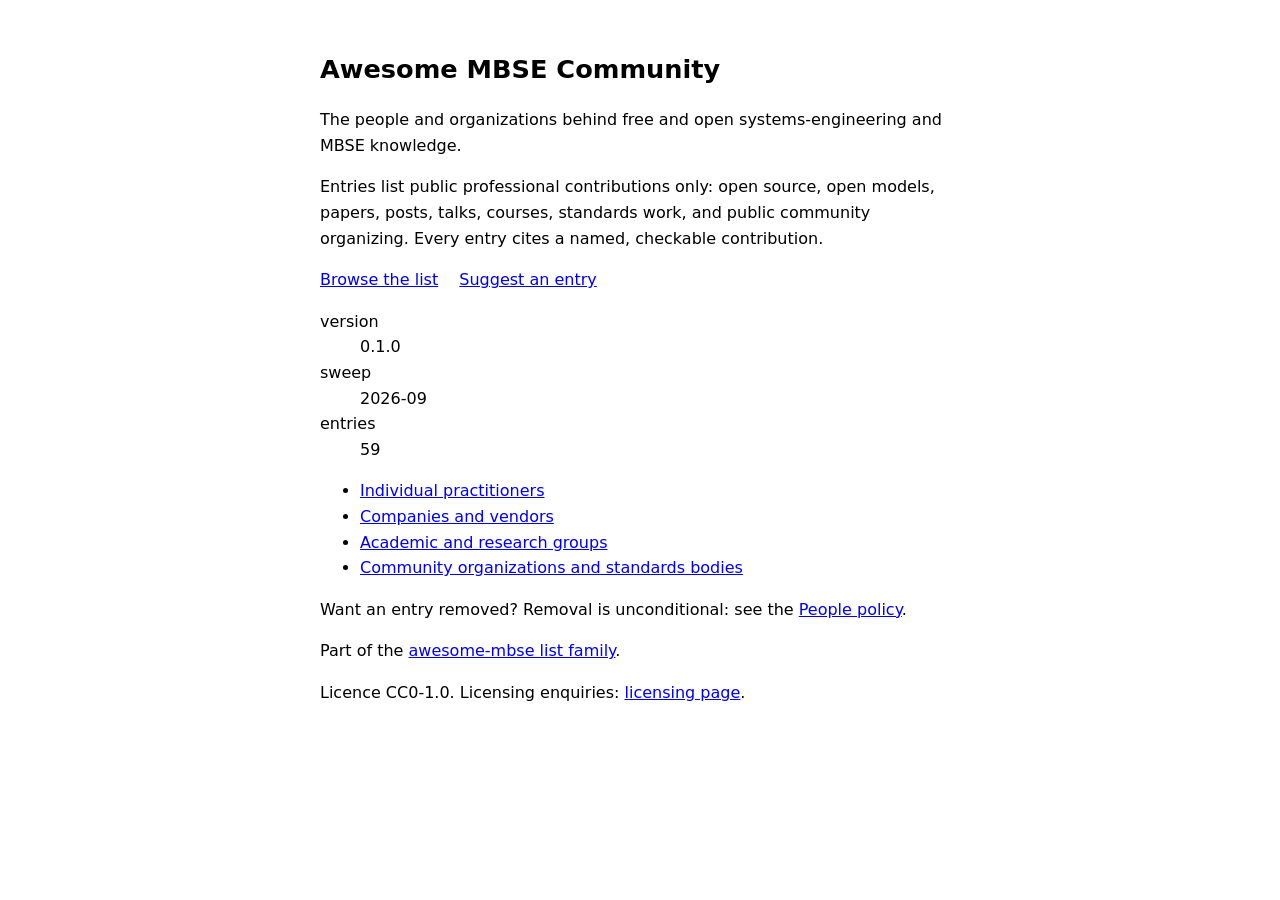
==== docs/index.html @ b8caba06 "release: RR-B Base packaging for 0.1.0" ====
<!DOCTYPE html>
<html lang="en">
<head>
<meta charset="utf-8">
<meta name="viewport" content="width=device-width, initial-scale=1">
<title>Awesome MBSE Community</title>
<meta name="description" content="The people and organizations behind free and open systems-engineering and MBSE knowledge.">
<link rel="canonical" href="https://jgsystemsconsulting.github.io/awesome-mbse-community/">
<meta property="og:title" content="Awesome MBSE Community">
<meta property="og:description" content="The people and organizations behind free and open systems-engineering and MBSE knowledge.">
<meta property="og:url" content="https://jgsystemsconsulting.github.io/awesome-mbse-community/">
<style>
  :root { color-scheme: light dark; }
  body { font-family: system-ui, sans-serif; max-width: 40rem; margin: 0 auto; padding: 2rem 1rem; line-height: 1.6; }
  h1 { font-size: 1.6rem; }
  nav a { margin-right: 1rem; }
  @media (prefers-reduced-motion: reduce) { * { animation: none; transition: none; } }
</style>
</head>
<body>
<h1>Awesome MBSE Community</h1>
<p>The people and organizations behind free and open systems-engineering
and MBSE knowledge.</p>
<p>Entries list public professional contributions only: open source, open
models, papers, posts, talks, courses, standards work, and public community
organizing. Every entry cites a named, checkable contribution.</p>
<nav>
<a href="https://github.com/jgsystemsconsulting/awesome-mbse-community#readme">Browse the list</a>
<a href="https://github.com/jgsystemsconsulting/awesome-mbse-community/issues/new?template=suggest-entry.yml">Suggest an entry</a>
</nav>
<dl>
<dt>version</dt><dd>0.1.0</dd>
<dt>sweep</dt><dd>2026-09</dd>
<dt>entries</dt><dd>59</dd>
</dl>
<ul class="section-index">
<li><a href="https://github.com/jgsystemsconsulting/awesome-mbse-community#individual-practitioners">Individual practitioners</a></li>
<li><a href="https://github.com/jgsystemsconsulting/awesome-mbse-community#companies-and-vendors">Companies and vendors</a></li>
<li><a href="https://github.com/jgsystemsconsulting/awesome-mbse-community#academic-and-research-groups">Academic and research groups</a></li>
<li><a href="https://github.com/jgsystemsconsulting/awesome-mbse-community#community-organizations-and-standards-bodies">Community organizations and standards bodies</a></li>
</ul>
<p>Want an entry removed? Removal is unconditional: see the
<a href="https://github.com/jgsystemsconsulting/awesome-mbse-community/blob/main/CONTRIBUTING.md#people-policy">People policy</a>.</p>
<p>Part of the <a href="https://github.com/jgsystemsconsulting/awesome-mbse/blob/main/FAMILY.md">awesome-mbse list family</a>.</p>
<p>Licence CC0-1.0. Licensing enquiries:
<a href="https://labs.jgsystemsconsulting.com/licensing.html">licensing page</a>.</p>
</body>
</html>
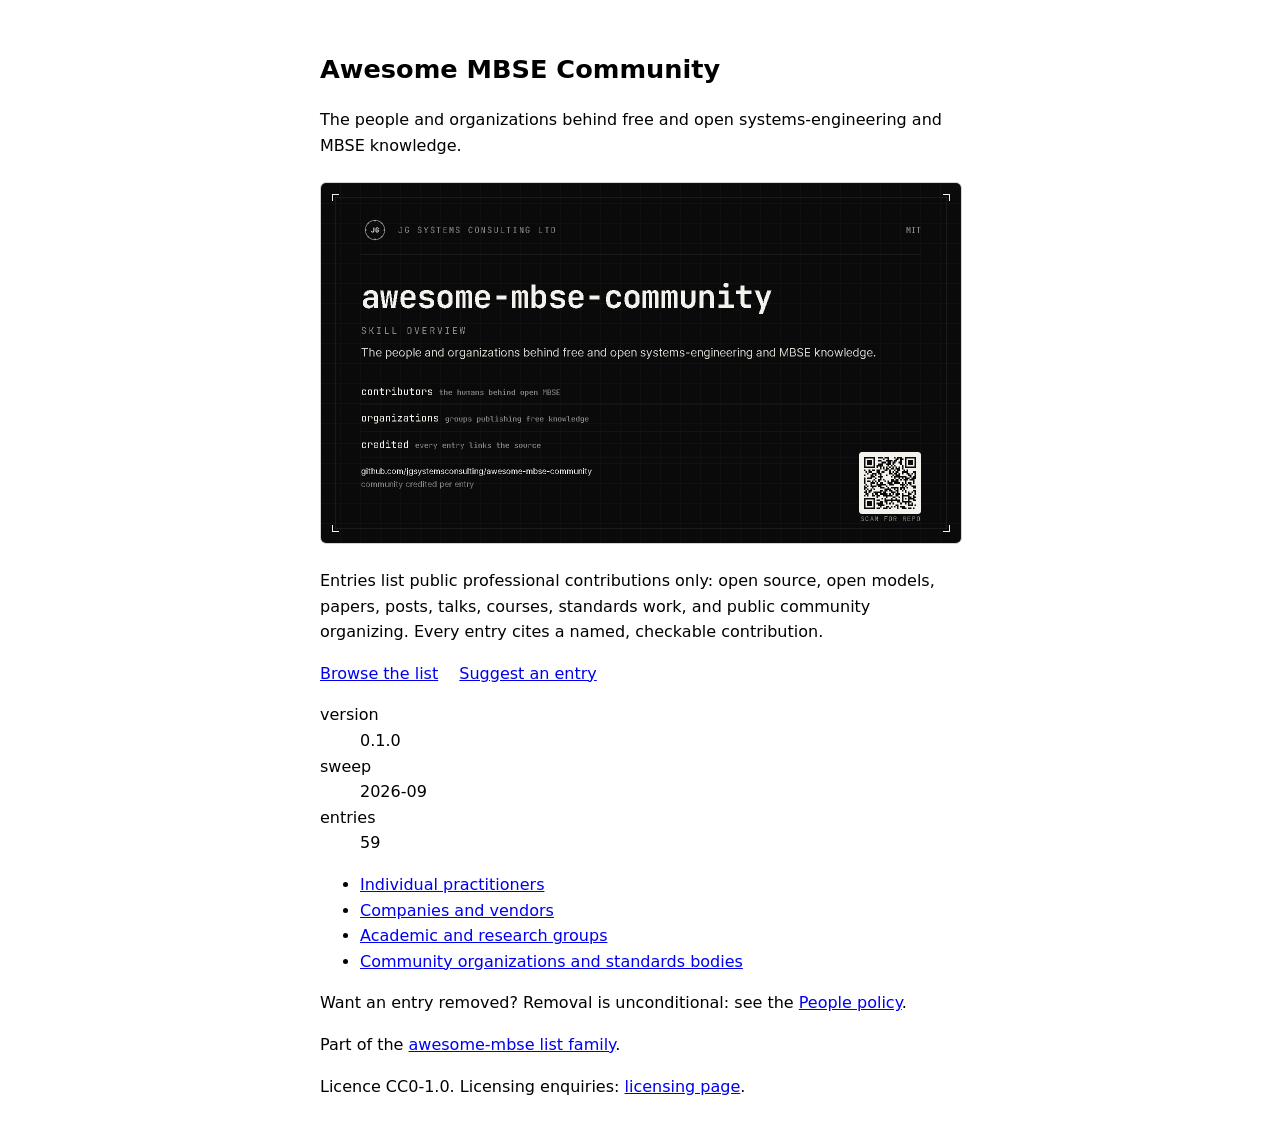
==== commit bc242c13: "feat(site): skill-overview title card in hero" ====
--- a/docs/index.html
+++ b/docs/index.html
@@ -9,11 +9,19 @@
 <meta property="og:title" content="Awesome MBSE Community">
 <meta property="og:description" content="The people and organizations behind free and open systems-engineering and MBSE knowledge.">
 <meta property="og:url" content="https://jgsystemsconsulting.github.io/awesome-mbse-community/">
+<meta property="og:image" content="https://jgsystemsconsulting.github.io/awesome-mbse-community/title-card.png">
+<meta property="og:image:width" content="1280">
+<meta property="og:image:height" content="720">
+<meta name="twitter:card" content="summary_large_image">
+<meta name="twitter:image" content="https://jgsystemsconsulting.github.io/awesome-mbse-community/title-card.png">
 <style>
   :root { color-scheme: light dark; }
   body { font-family: system-ui, sans-serif; max-width: 40rem; margin: 0 auto; padding: 2rem 1rem; line-height: 1.6; }
   h1 { font-size: 1.6rem; }
   nav a { margin-right: 1rem; }
+  a:focus-visible { outline: 2px solid currentColor; outline-offset: 2px; }
+  .title-card { margin: 1.5rem 0 0; text-align: center; }
+  .title-card img { width: 100%; max-width: 900px; height: auto; border-radius: 6px; border: 1px solid rgba(128,128,128,.35); }
   @media (prefers-reduced-motion: reduce) { * { animation: none; transition: none; } }
 </style>
 </head>
@@ -21,6 +29,9 @@
 <h1>Awesome MBSE Community</h1>
 <p>The people and organizations behind free and open systems-engineering
 and MBSE knowledge.</p>
+<figure class="title-card">
+<img src="title-card.png" alt="Skill overview title card for awesome-mbse-community" width="1280" height="720">
+</figure>
 <p>Entries list public professional contributions only: open source, open
 models, papers, posts, talks, courses, standards work, and public community
 organizing. Every entry cites a named, checkable contribution.</p>
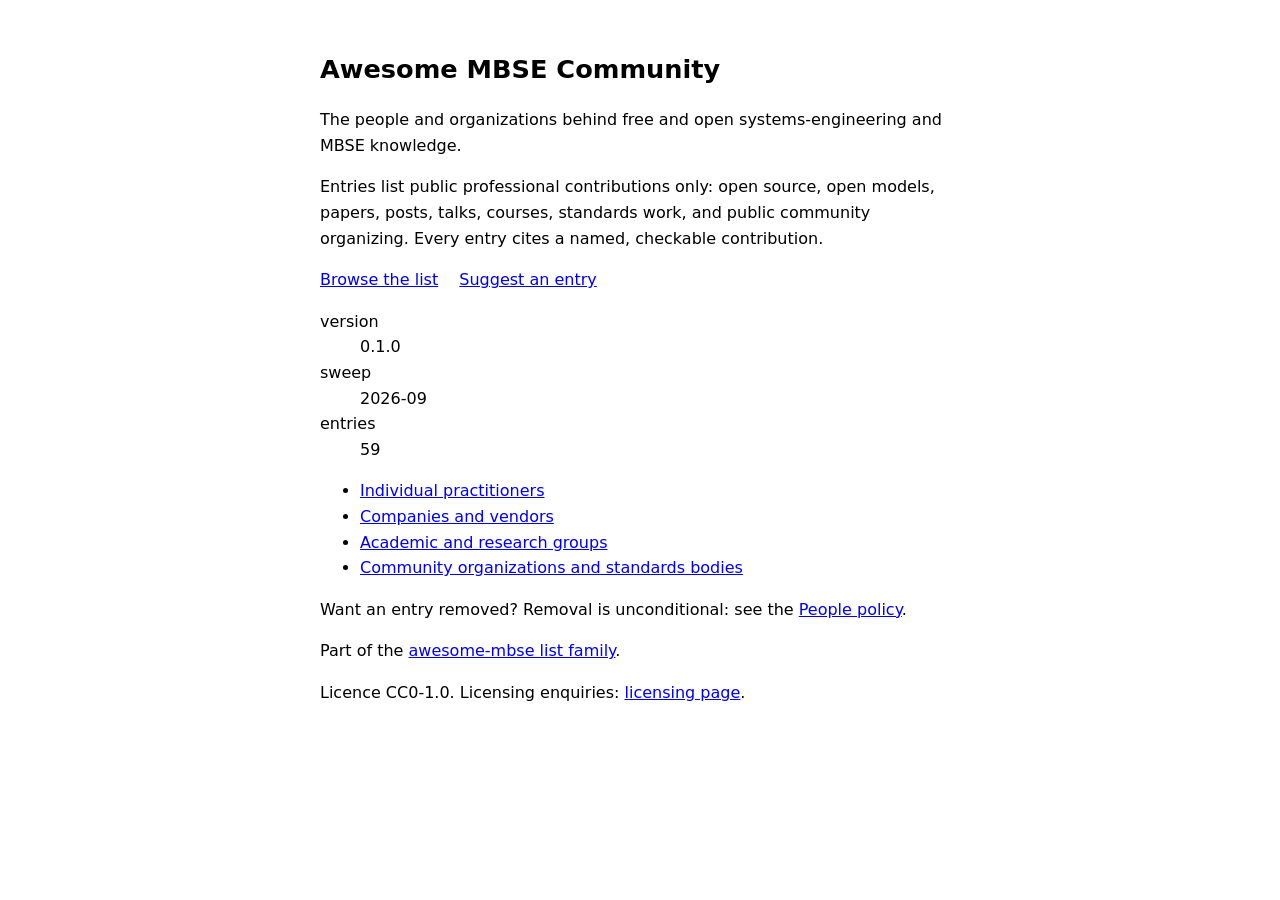
==== commit 0d7ec77d: "revert: remove title card deployment (restore pre-card page)" ====
--- a/docs/index.html
+++ b/docs/index.html
@@ -9,19 +9,12 @@
 <meta property="og:title" content="Awesome MBSE Community">
 <meta property="og:description" content="The people and organizations behind free and open systems-engineering and MBSE knowledge.">
 <meta property="og:url" content="https://jgsystemsconsulting.github.io/awesome-mbse-community/">
-<meta property="og:image" content="https://jgsystemsconsulting.github.io/awesome-mbse-community/title-card.png">
-<meta property="og:image:width" content="1280">
-<meta property="og:image:height" content="720">
-<meta name="twitter:card" content="summary_large_image">
-<meta name="twitter:image" content="https://jgsystemsconsulting.github.io/awesome-mbse-community/title-card.png">
 <style>
   :root { color-scheme: light dark; }
   body { font-family: system-ui, sans-serif; max-width: 40rem; margin: 0 auto; padding: 2rem 1rem; line-height: 1.6; }
   h1 { font-size: 1.6rem; }
   nav a { margin-right: 1rem; }
   a:focus-visible { outline: 2px solid currentColor; outline-offset: 2px; }
-  .title-card { margin: 1.5rem 0 0; text-align: center; }
-  .title-card img { width: 100%; max-width: 900px; height: auto; border-radius: 6px; border: 1px solid rgba(128,128,128,.35); }
   @media (prefers-reduced-motion: reduce) { * { animation: none; transition: none; } }
 </style>
 </head>
@@ -29,9 +22,6 @@
 <h1>Awesome MBSE Community</h1>
 <p>The people and organizations behind free and open systems-engineering
 and MBSE knowledge.</p>
-<figure class="title-card">
-<img src="title-card.png" alt="Skill overview title card for awesome-mbse-community" width="1280" height="720">
-</figure>
 <p>Entries list public professional contributions only: open source, open
 models, papers, posts, talks, courses, standards work, and public community
 organizing. Every entry cites a named, checkable contribution.</p>
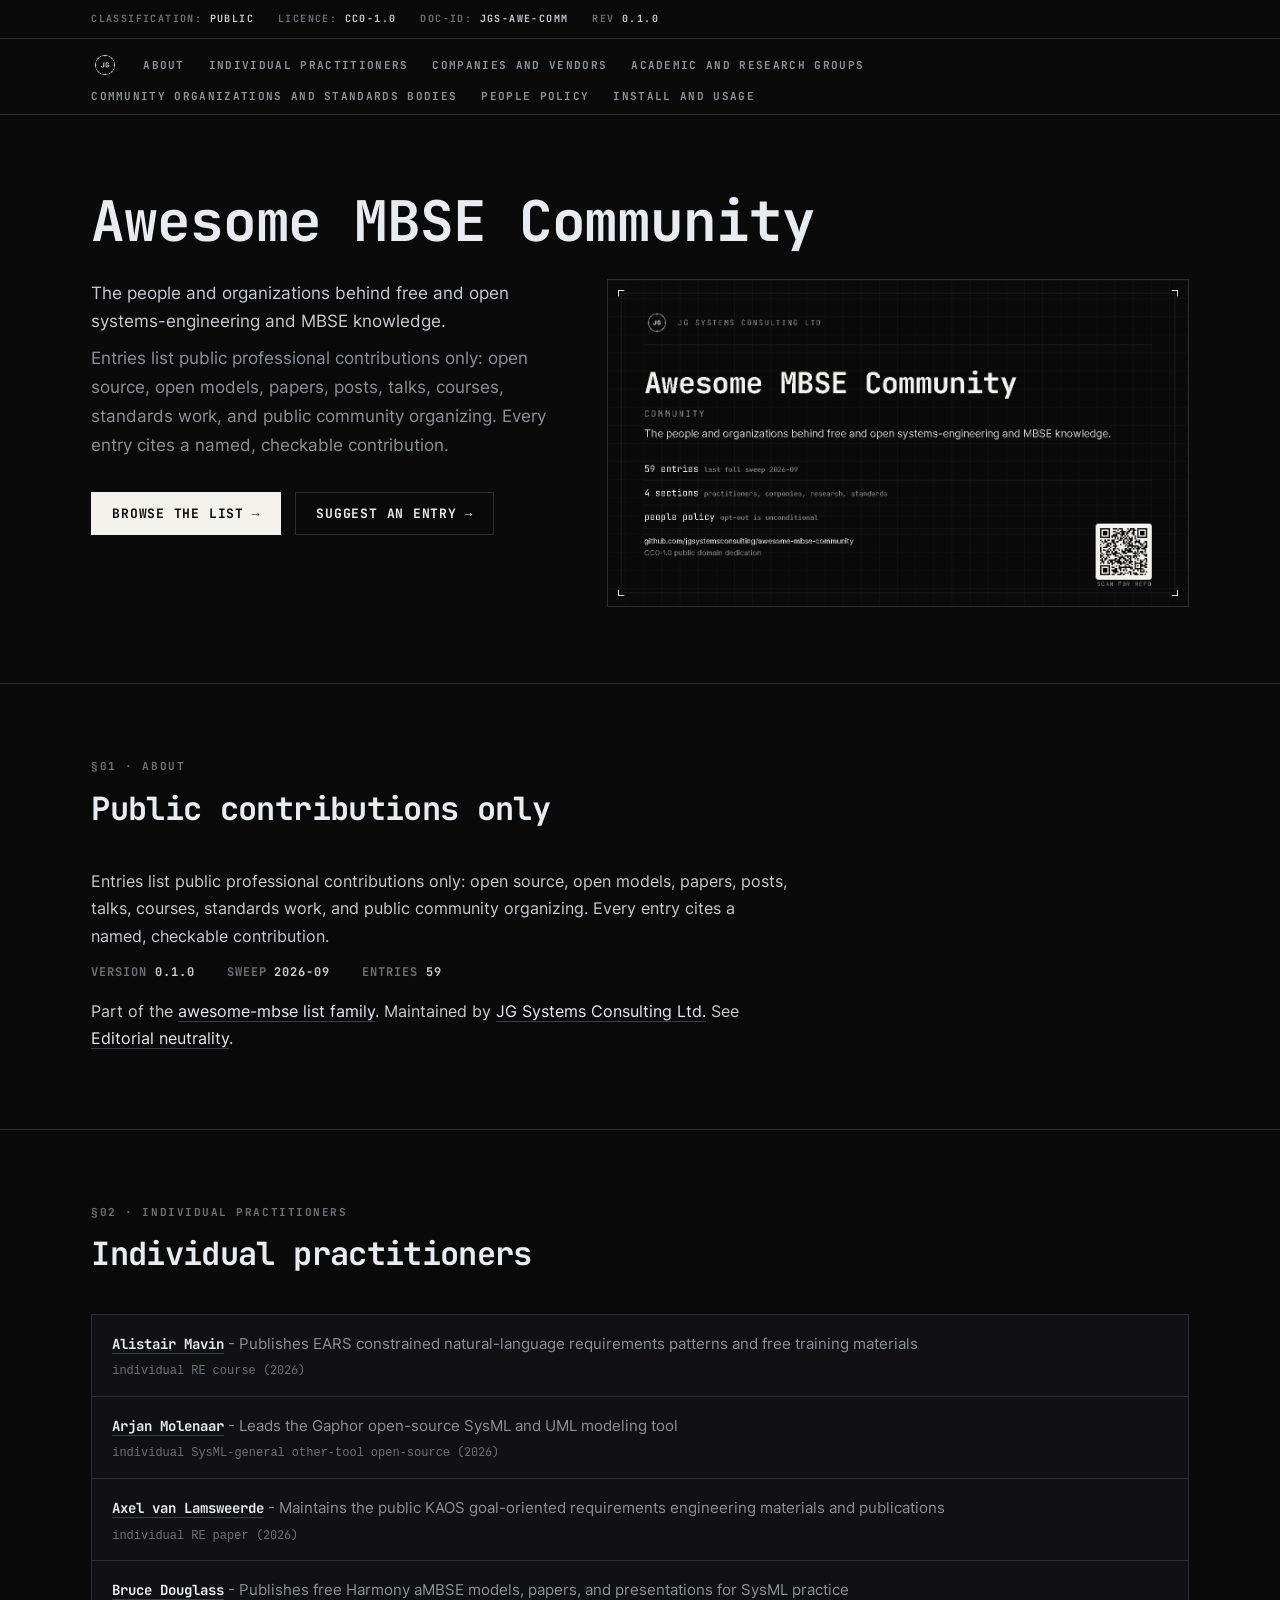
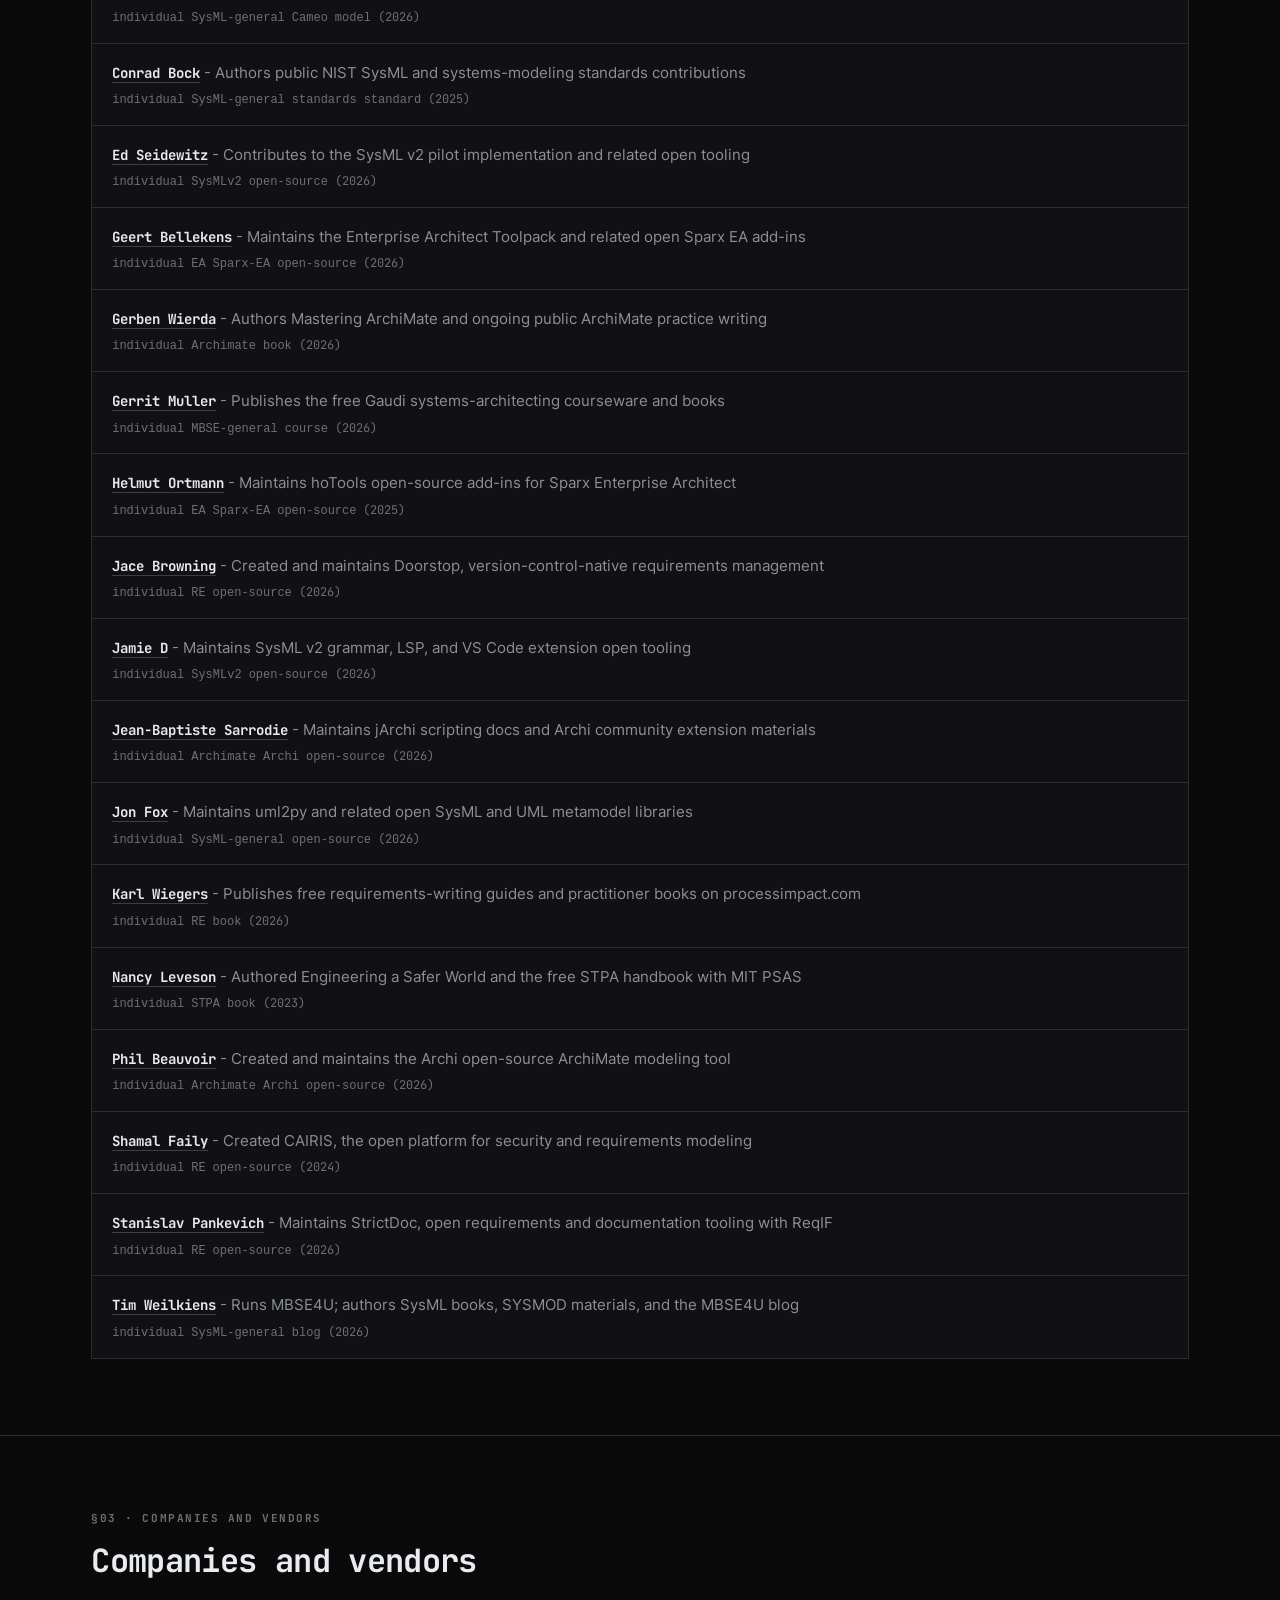
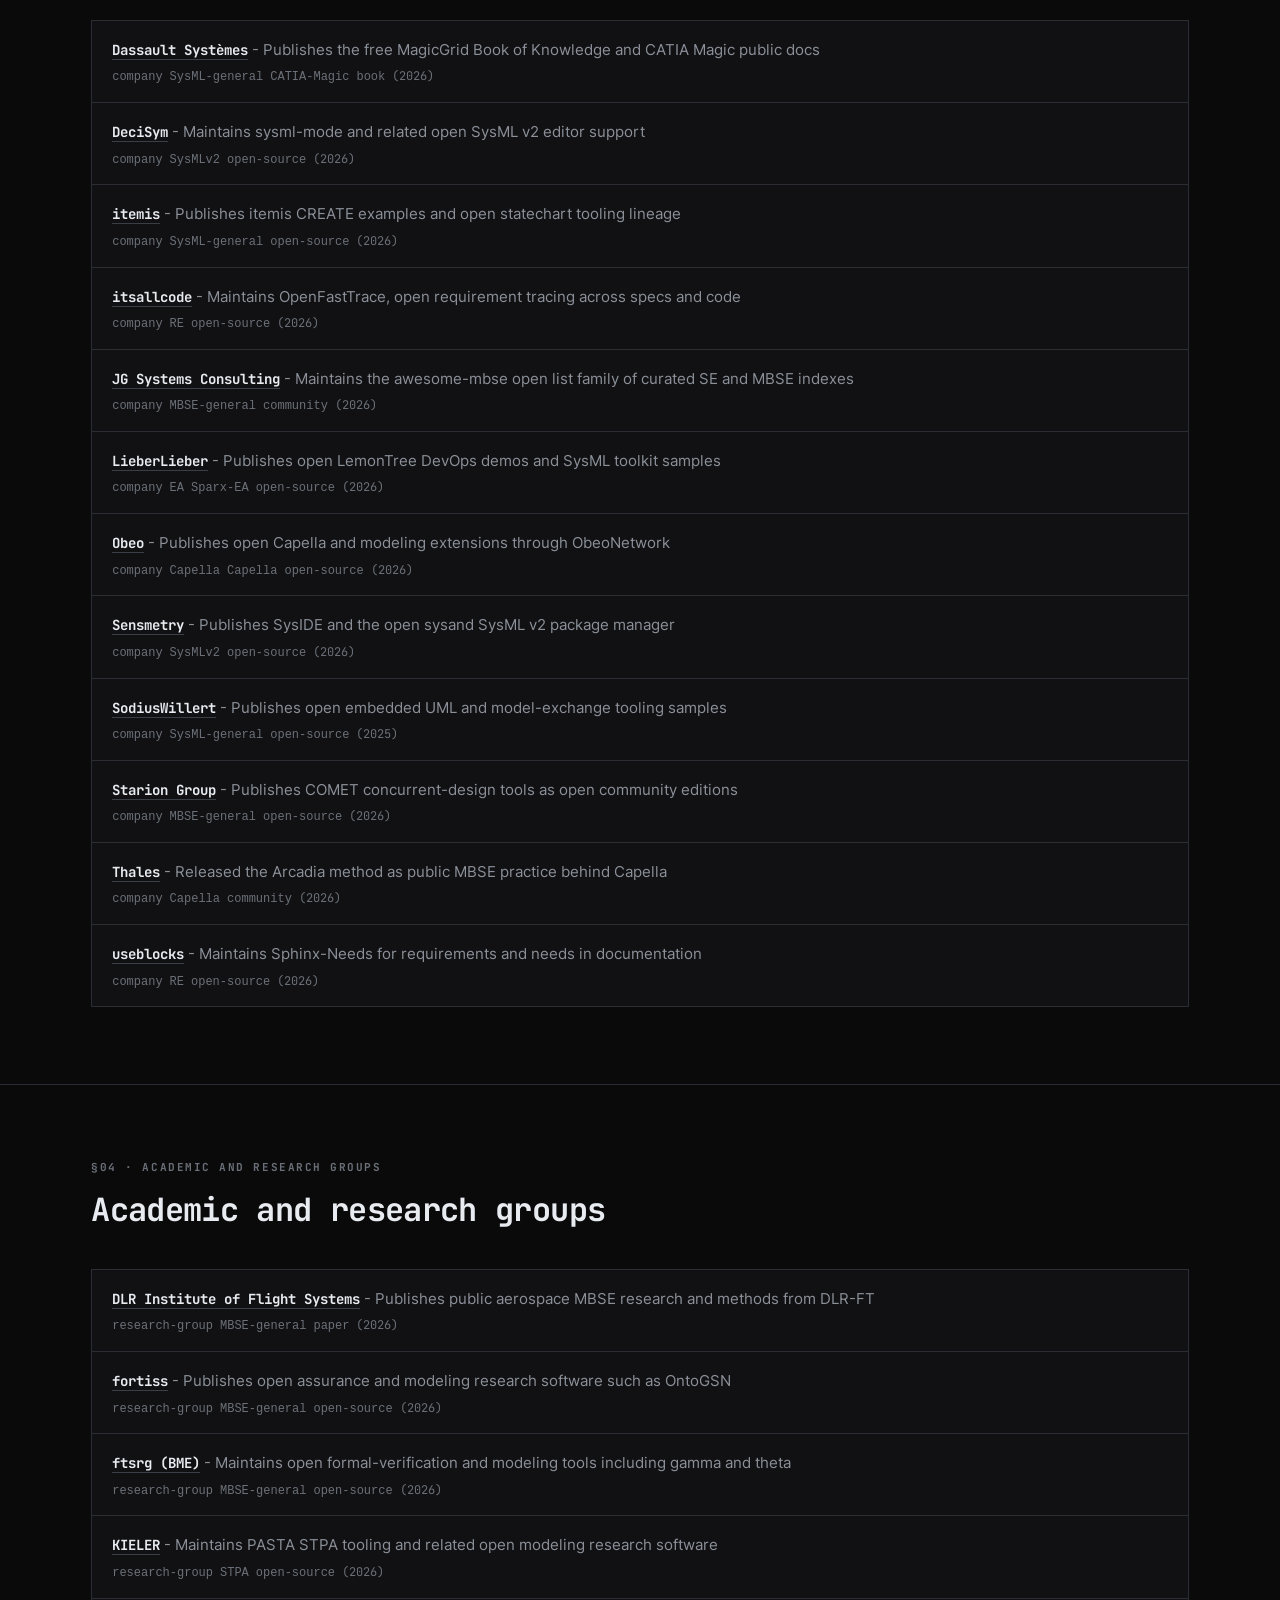
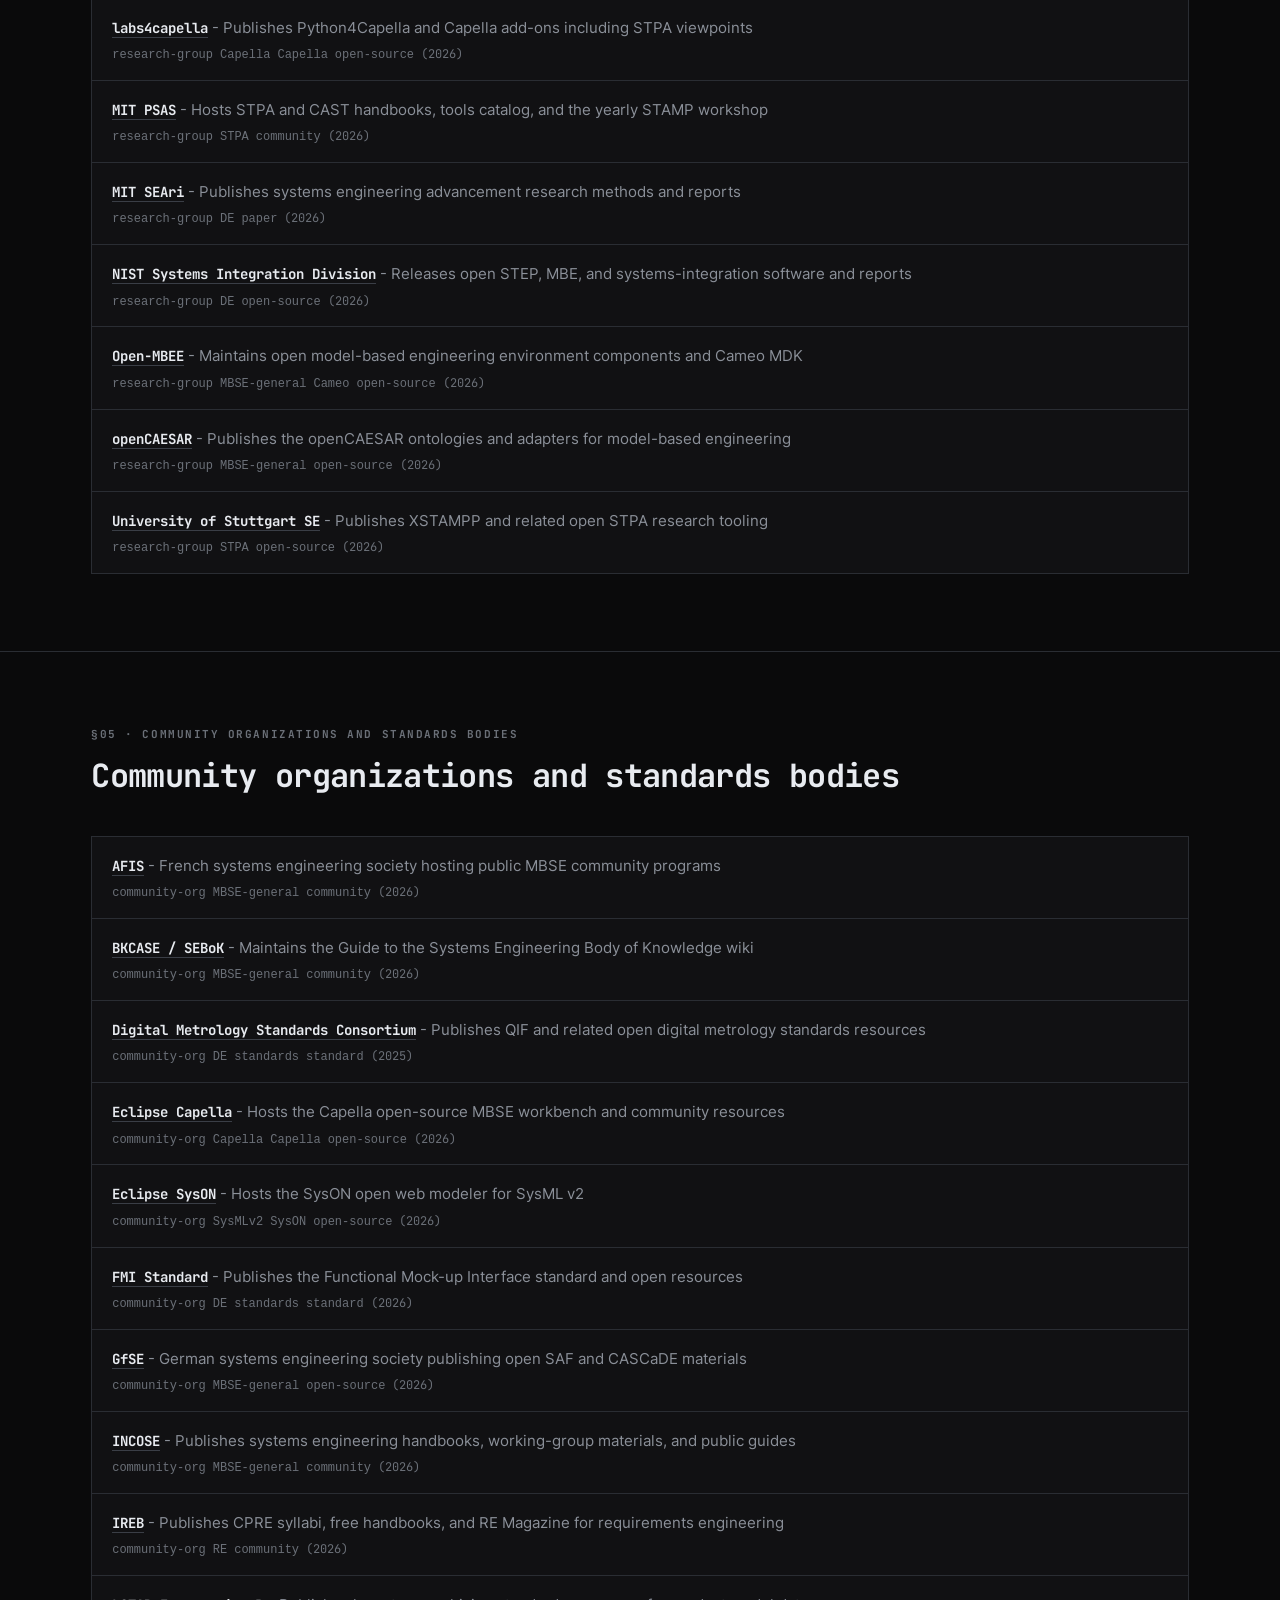
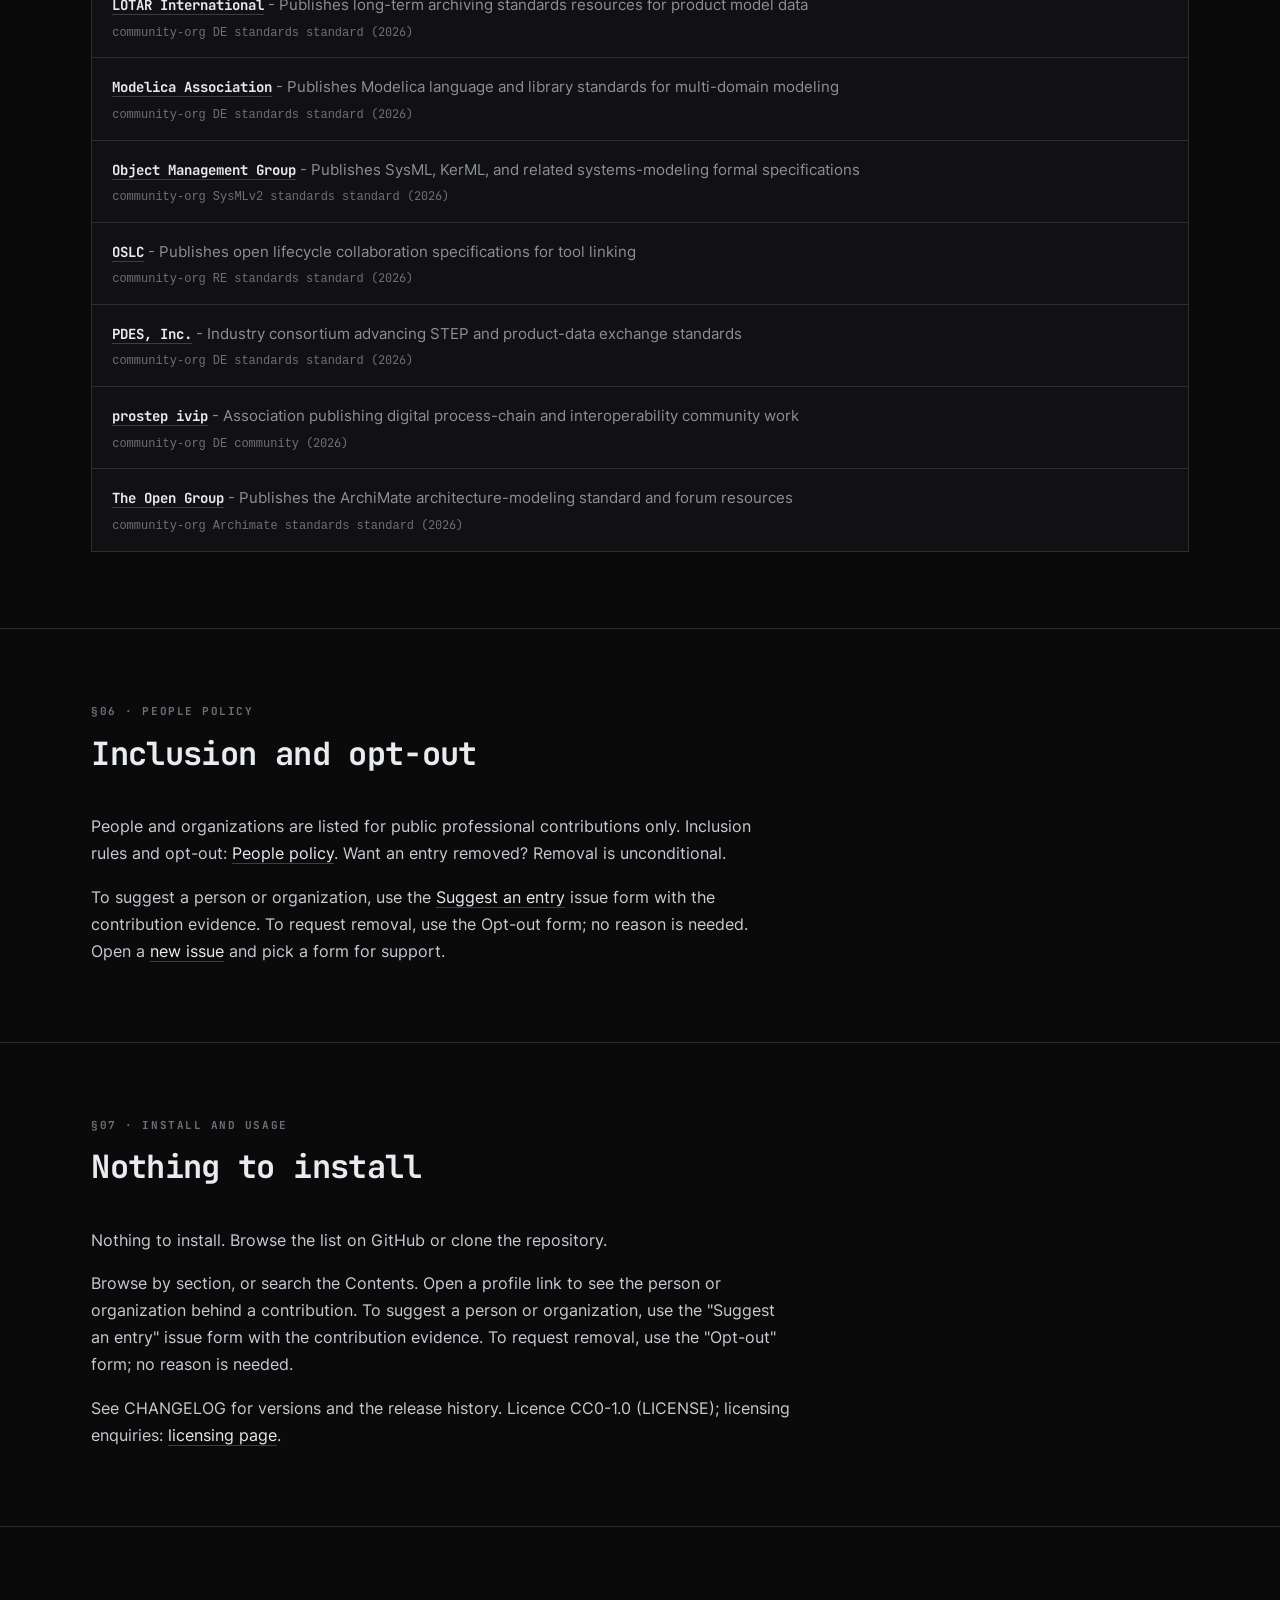
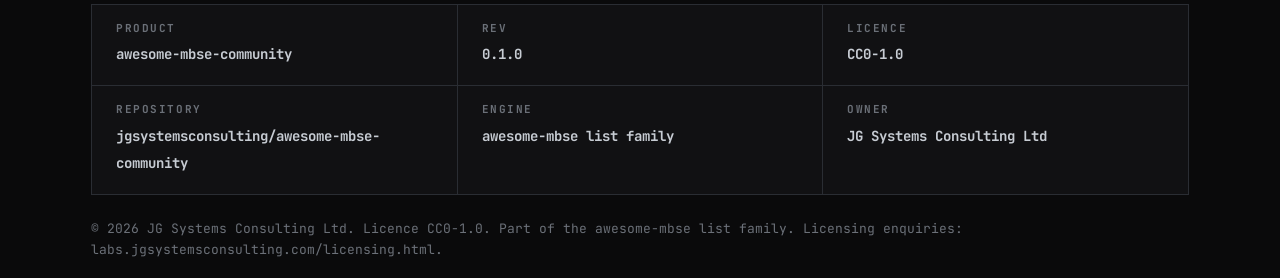
==== commit 439abc30: "feat(site): adopt JGSC site-template shell (content preserved)" ====
--- a/docs/index.html
+++ b/docs/index.html
@@ -1,49 +1,188 @@
-<!DOCTYPE html>
+<!doctype html>
+<!-- Copyright (c) 2026 JG Systems Consulting Ltd. See LICENSE. -->
+<!-- Built from the jgs-site-template shell: edit site.config.json, run tools/build.py. -->
+<!-- SPDX-License-Identifier: MIT -->
 <html lang="en">
 <head>
 <meta charset="utf-8">
 <meta name="viewport" content="width=device-width, initial-scale=1">
-<title>Awesome MBSE Community</title>
+<meta name="color-scheme" content="dark">
+<title>Awesome MBSE Community: the people behind open systems-engineering knowledge</title>
 <meta name="description" content="The people and organizations behind free and open systems-engineering and MBSE knowledge.">
 <link rel="canonical" href="https://jgsystemsconsulting.github.io/awesome-mbse-community/">
+<link rel="icon" href="favicon.ico" sizes="48x48">
+<link rel="icon" type="image/png" sizes="32x32" href="favicon-32x32.png">
+<link rel="apple-touch-icon" sizes="180x180" href="apple-touch-icon.png">
+<link rel="stylesheet" href="site.css?v=20260925b">
+
+<meta property="og:type" content="website">
+<meta property="og:url" content="https://jgsystemsconsulting.github.io/awesome-mbse-community/">
 <meta property="og:title" content="Awesome MBSE Community">
 <meta property="og:description" content="The people and organizations behind free and open systems-engineering and MBSE knowledge.">
-<meta property="og:url" content="https://jgsystemsconsulting.github.io/awesome-mbse-community/">
-<style>
-  :root { color-scheme: light dark; }
-  body { font-family: system-ui, sans-serif; max-width: 40rem; margin: 0 auto; padding: 2rem 1rem; line-height: 1.6; }
-  h1 { font-size: 1.6rem; }
-  nav a { margin-right: 1rem; }
-  a:focus-visible { outline: 2px solid currentColor; outline-offset: 2px; }
-  @media (prefers-reduced-motion: reduce) { * { animation: none; transition: none; } }
-</style>
+<meta property="og:image" content="https://jgsystemsconsulting.github.io/awesome-mbse-community/title-card.png">
+<meta property="og:image:width" content="1280">
+<meta property="og:image:height" content="720">
+<meta name="twitter:card" content="summary_large_image">
+<meta name="twitter:title" content="Awesome MBSE Community">
+<meta name="twitter:description" content="The people and organizations behind free and open systems-engineering and MBSE knowledge.">
+<meta name="twitter:image" content="https://jgsystemsconsulting.github.io/awesome-mbse-community/title-card.png">
+<script type="application/ld+json">
+{"@context":"https://schema.org","@type":"SoftwareApplication","name":"Awesome MBSE Community","applicationCategory":"DeveloperApplication","operatingSystem":"Any","softwareVersion":"0.1.0","license":"https://github.com/jgsystemsconsulting/awesome-mbse-community/blob/main/LICENSE","url":"https://jgsystemsconsulting.github.io/awesome-mbse-community/","codeRepository":"https://github.com/jgsystemsconsulting/awesome-mbse-community","author":{"@type":"Organization","name":"JG Systems Consulting Ltd"}}
+</script>
 </head>
 <body>
-<h1>Awesome MBSE Community</h1>
-<p>The people and organizations behind free and open systems-engineering
-and MBSE knowledge.</p>
-<p>Entries list public professional contributions only: open source, open
-models, papers, posts, talks, courses, standards work, and public community
-organizing. Every entry cites a named, checkable contribution.</p>
-<nav>
-<a href="https://github.com/jgsystemsconsulting/awesome-mbse-community#readme">Browse the list</a>
-<a href="https://github.com/jgsystemsconsulting/awesome-mbse-community/issues/new?template=suggest-entry.yml">Suggest an entry</a>
+
+<header class="masthead"><div class="wrap">
+  <span>CLASSIFICATION: <b>PUBLIC</b></span>
+  <span>LICENCE: <b>CC0-1.0</b></span>
+  <span>DOC-ID: <b>JGS-AWE-COMM</b></span>
+  <span>REV <b>0.1.0</b></span>
+</div></header>
+
+<nav class="site" aria-label="Site"><div class="wrap">
+  <a class="brand" href="index.html" aria-label="JG Systems Consulting home"><img src="images/jgs-emblem.png" alt="" width="28" height="28"></a>
+      <a href="#about">About</a>
+    <a href="#individual-practitioners">Individual practitioners</a>
+    <a href="#companies-and-vendors">Companies and vendors</a>
+    <a href="#academic-and-research-groups">Academic and research groups</a>
+    <a href="#community-organizations-and-standards-bodies">Community organizations and standards bodies</a>
+    <a href="#people-policy">People policy</a>
+    <a href="#install-usage">Install and usage</a>
 </nav>
-<dl>
-<dt>version</dt><dd>0.1.0</dd>
-<dt>sweep</dt><dd>2026-09</dd>
-<dt>entries</dt><dd>59</dd>
-</dl>
-<ul class="section-index">
-<li><a href="https://github.com/jgsystemsconsulting/awesome-mbse-community#individual-practitioners">Individual practitioners</a></li>
-<li><a href="https://github.com/jgsystemsconsulting/awesome-mbse-community#companies-and-vendors">Companies and vendors</a></li>
-<li><a href="https://github.com/jgsystemsconsulting/awesome-mbse-community#academic-and-research-groups">Academic and research groups</a></li>
-<li><a href="https://github.com/jgsystemsconsulting/awesome-mbse-community#community-organizations-and-standards-bodies">Community organizations and standards bodies</a></li>
+
+<main>
+<div class="hero"><div class="wrap">
+  <h1>Awesome MBSE Community</h1>
+  <div class="hero-grid">
+  <div class="hero-copy">
+    <p>The people and organizations behind free and open systems-engineering and MBSE knowledge.</p>
+  <p class="sub">Entries list public professional contributions only: open source, open models, papers, posts, talks, courses, standards work, and public community organizing. Every entry cites a named, checkable contribution.</p>
+    <div class="cta"><a class="btn btn-primary" href="https://github.com/jgsystemsconsulting/awesome-mbse-community#readme">Browse the list <span aria-hidden="true">&rarr;</span></a>
+    <a class="btn btn-ghost" href="https://github.com/jgsystemsconsulting/awesome-mbse-community/issues/new?template=suggest-entry.yml">Suggest an entry <span aria-hidden="true">&rarr;</span></a></div>
+  </div>
+  <div class="hero-media">
+    <a href="https://github.com/jgsystemsconsulting/awesome-mbse-community" aria-label="Awesome MBSE Community on GitHub">
+      <img src="title-card.png?v=5" alt="Awesome MBSE Community overview card" width="1280" height="720">
+    </a>
+  </div>
+  </div>
+</div></div>
+
+<section id="about"><div class="wrap">
+  <div class="shead"><span class="label">&sect;01 &middot; About</span><h2>Public contributions only</h2></div>
+  <p class="lead">Entries list public professional contributions only: open source, open models, papers, posts, talks, courses, standards work, and public community organizing. Every entry cites a named, checkable contribution.</p>
+<div class="meta-row"><span>version <b>0.1.0</b></span><span>sweep <b>2026-09</b></span><span>entries <b>59</b></span></div>
+<p class="lead" style="margin-top:1.25rem">Part of the <a href="https://github.com/jgsystemsconsulting/awesome-mbse/blob/main/FAMILY.md">awesome-mbse list family</a>. Maintained by <a href="https://github.com/jgsystemsconsulting/awesome-mbse">JG Systems Consulting Ltd.</a> See <a href="https://github.com/jgsystemsconsulting/awesome-mbse-community/blob/main/CONTRIBUTING.md#editorial-neutrality">Editorial neutrality</a>.</p>
+</div></section>
+
+<section id="individual-practitioners"><div class="wrap">
+  <div class="shead"><span class="label">&sect;02 &middot; Individual practitioners</span><h2>Individual practitioners</h2></div>
+  <ul class="entry-list">
+<li><a href="https://alistairmavin.com/">Alistair Mavin</a> - Publishes EARS constrained natural-language requirements patterns and free training materials<span class="tags"><code>individual</code> <code>RE</code> <code>course</code> (2026)</span></li>
+<li><a href="https://github.com/amolenaar">Arjan Molenaar</a> - Leads the Gaphor open-source SysML and UML modeling tool<span class="tags"><code>individual</code> <code>SysML-general</code> <code>other-tool</code> <code>open-source</code> (2026)</span></li>
+<li><a href="https://webperso.info.ucl.ac.be/~avl/">Axel van Lamsweerde</a> - Maintains the public KAOS goal-oriented requirements engineering materials and publications<span class="tags"><code>individual</code> <code>RE</code> <code>paper</code> (2026)</span></li>
+<li><a href="https://www.bruce-douglass.com/">Bruce Douglass</a> - Publishes free Harmony aMBSE models, papers, and presentations for SysML practice<span class="tags"><code>individual</code> <code>SysML-general</code> <code>Cameo</code> <code>model</code> (2026)</span></li>
+<li><a href="https://www.nist.gov/people/conrad-bock">Conrad Bock</a> - Authors public NIST SysML and systems-modeling standards contributions<span class="tags"><code>individual</code> <code>SysML-general</code> <code>standards</code> <code>standard</code> (2025)</span></li>
+<li><a href="https://github.com/seidewitz">Ed Seidewitz</a> - Contributes to the SysML v2 pilot implementation and related open tooling<span class="tags"><code>individual</code> <code>SysMLv2</code> <code>open-source</code> (2026)</span></li>
+<li><a href="https://github.com/GeertBellekens">Geert Bellekens</a> - Maintains the Enterprise Architect Toolpack and related open Sparx EA add-ins<span class="tags"><code>individual</code> <code>EA</code> <code>Sparx-EA</code> <code>open-source</code> (2026)</span></li>
+<li><a href="https://masteringarchimate.com/">Gerben Wierda</a> - Authors Mastering ArchiMate and ongoing public ArchiMate practice writing<span class="tags"><code>individual</code> <code>Archimate</code> <code>book</code> (2026)</span></li>
+<li><a href="https://gaudisite.nl/">Gerrit Muller</a> - Publishes the free Gaudi systems-architecting courseware and books<span class="tags"><code>individual</code> <code>MBSE-general</code> <code>course</code> (2026)</span></li>
+<li><a href="https://github.com/Helmut-Ortmann">Helmut Ortmann</a> - Maintains hoTools open-source add-ins for Sparx Enterprise Architect<span class="tags"><code>individual</code> <code>EA</code> <code>Sparx-EA</code> <code>open-source</code> (2025)</span></li>
+<li><a href="https://github.com/jacebrowning">Jace Browning</a> - Created and maintains Doorstop, version-control-native requirements management<span class="tags"><code>individual</code> <code>RE</code> <code>open-source</code> (2026)</span></li>
+<li><a href="https://github.com/daltskin">Jamie D</a> - Maintains SysML v2 grammar, LSP, and VS Code extension open tooling<span class="tags"><code>individual</code> <code>SysMLv2</code> <code>open-source</code> (2026)</span></li>
+<li><a href="https://github.com/jbsarrodie">Jean-Baptiste Sarrodie</a> - Maintains jArchi scripting docs and Archi community extension materials<span class="tags"><code>individual</code> <code>Archimate</code> <code>Archi</code> <code>open-source</code> (2026)</span></li>
+<li><a href="https://github.com/mycr0ft">Jon Fox</a> - Maintains uml2py and related open SysML and UML metamodel libraries<span class="tags"><code>individual</code> <code>SysML-general</code> <code>open-source</code> (2026)</span></li>
+<li><a href="https://processimpact.com/">Karl Wiegers</a> - Publishes free requirements-writing guides and practitioner books on processimpact.com<span class="tags"><code>individual</code> <code>RE</code> <code>book</code> (2026)</span></li>
+<li><a href="https://en.wikipedia.org/wiki/Nancy_Leveson">Nancy Leveson</a> - Authored Engineering a Safer World and the free STPA handbook with MIT PSAS<span class="tags"><code>individual</code> <code>STPA</code> <code>book</code> (2023)</span></li>
+<li><a href="https://github.com/Phillipus">Phil Beauvoir</a> - Created and maintains the Archi open-source ArchiMate modeling tool<span class="tags"><code>individual</code> <code>Archimate</code> <code>Archi</code> <code>open-source</code> (2026)</span></li>
+<li><a href="https://github.com/failys">Shamal Faily</a> - Created CAIRIS, the open platform for security and requirements modeling<span class="tags"><code>individual</code> <code>RE</code> <code>open-source</code> (2024)</span></li>
+<li><a href="https://github.com/stanislaw">Stanislav Pankevich</a> - Maintains StrictDoc, open requirements and documentation tooling with ReqIF<span class="tags"><code>individual</code> <code>RE</code> <code>open-source</code> (2026)</span></li>
+<li><a href="https://mbse4u.com/">Tim Weilkiens</a> - Runs MBSE4U; authors SysML books, SYSMOD materials, and the MBSE4U blog<span class="tags"><code>individual</code> <code>SysML-general</code> <code>blog</code> (2026)</span></li>
 </ul>
-<p>Want an entry removed? Removal is unconditional: see the
-<a href="https://github.com/jgsystemsconsulting/awesome-mbse-community/blob/main/CONTRIBUTING.md#people-policy">People policy</a>.</p>
-<p>Part of the <a href="https://github.com/jgsystemsconsulting/awesome-mbse/blob/main/FAMILY.md">awesome-mbse list family</a>.</p>
-<p>Licence CC0-1.0. Licensing enquiries:
-<a href="https://labs.jgsystemsconsulting.com/licensing.html">licensing page</a>.</p>
+</div></section>
+
+<section id="companies-and-vendors"><div class="wrap">
+  <div class="shead"><span class="label">&sect;03 &middot; Companies and vendors</span><h2>Companies and vendors</h2></div>
+  <ul class="entry-list">
+<li><a href="https://www.3ds.com/products/catia/catia-magic">Dassault Systèmes</a> - Publishes the free MagicGrid Book of Knowledge and CATIA Magic public docs<span class="tags"><code>company</code> <code>SysML-general</code> <code>CATIA-Magic</code> <code>book</code> (2026)</span></li>
+<li><a href="https://github.com/DeciSym">DeciSym</a> - Maintains sysml-mode and related open SysML v2 editor support<span class="tags"><code>company</code> <code>SysMLv2</code> <code>open-source</code> (2026)</span></li>
+<li><a href="https://www.itemis.com/en/products/itemis-create/">itemis</a> - Publishes itemis CREATE examples and open statechart tooling lineage<span class="tags"><code>company</code> <code>SysML-general</code> <code>open-source</code> (2026)</span></li>
+<li><a href="https://github.com/itsallcode/openfasttrace">itsallcode</a> - Maintains OpenFastTrace, open requirement tracing across specs and code<span class="tags"><code>company</code> <code>RE</code> <code>open-source</code> (2026)</span></li>
+<li><a href="https://github.com/jgsystemsconsulting">JG Systems Consulting</a> - Maintains the awesome-mbse open list family of curated SE and MBSE indexes<span class="tags"><code>company</code> <code>MBSE-general</code> <code>community</code> (2026)</span></li>
+<li><a href="https://www.lieberlieber.com/">LieberLieber</a> - Publishes open LemonTree DevOps demos and SysML toolkit samples<span class="tags"><code>company</code> <code>EA</code> <code>Sparx-EA</code> <code>open-source</code> (2026)</span></li>
+<li><a href="https://github.com/ObeoNetwork">Obeo</a> - Publishes open Capella and modeling extensions through ObeoNetwork<span class="tags"><code>company</code> <code>Capella</code> <code>Capella</code> <code>open-source</code> (2026)</span></li>
+<li><a href="https://sensmetry.com/">Sensmetry</a> - Publishes SysIDE and the open sysand SysML v2 package manager<span class="tags"><code>company</code> <code>SysMLv2</code> <code>open-source</code> (2026)</span></li>
+<li><a href="https://www.sodiuswillert.com/">SodiusWillert</a> - Publishes open embedded UML and model-exchange tooling samples<span class="tags"><code>company</code> <code>SysML-general</code> <code>open-source</code> (2025)</span></li>
+<li><a href="https://stariongroup.eu/">Starion Group</a> - Publishes COMET concurrent-design tools as open community editions<span class="tags"><code>company</code> <code>MBSE-general</code> <code>open-source</code> (2026)</span></li>
+<li><a href="https://www.eclipse.org/capella/arcadia.html">Thales</a> - Released the Arcadia method as public MBSE practice behind Capella<span class="tags"><code>company</code> <code>Capella</code> <code>community</code> (2026)</span></li>
+<li><a href="https://useblocks.com/">useblocks</a> - Maintains Sphinx-Needs for requirements and needs in documentation<span class="tags"><code>company</code> <code>RE</code> <code>open-source</code> (2026)</span></li>
+</ul>
+</div></section>
+
+<section id="academic-and-research-groups"><div class="wrap">
+  <div class="shead"><span class="label">&sect;04 &middot; Academic and research groups</span><h2>Academic and research groups</h2></div>
+  <ul class="entry-list">
+<li><a href="https://www.dlr.de/en/ft">DLR Institute of Flight Systems</a> - Publishes public aerospace MBSE research and methods from DLR-FT<span class="tags"><code>research-group</code> <code>MBSE-general</code> <code>paper</code> (2026)</span></li>
+<li><a href="https://www.fortiss.org/">fortiss</a> - Publishes open assurance and modeling research software such as OntoGSN<span class="tags"><code>research-group</code> <code>MBSE-general</code> <code>open-source</code> (2026)</span></li>
+<li><a href="https://ftsrg.mit.bme.hu/">ftsrg (BME)</a> - Maintains open formal-verification and modeling tools including gamma and theta<span class="tags"><code>research-group</code> <code>MBSE-general</code> <code>open-source</code> (2026)</span></li>
+<li><a href="https://github.com/kieler">KIELER</a> - Maintains PASTA STPA tooling and related open modeling research software<span class="tags"><code>research-group</code> <code>STPA</code> <code>open-source</code> (2026)</span></li>
+<li><a href="https://labs4capella.github.io/">labs4capella</a> - Publishes Python4Capella and Capella add-ons including STPA viewpoints<span class="tags"><code>research-group</code> <code>Capella</code> <code>Capella</code> <code>open-source</code> (2026)</span></li>
+<li><a href="https://psas.scripts.mit.edu/home/">MIT PSAS</a> - Hosts STPA and CAST handbooks, tools catalog, and the yearly STAMP workshop<span class="tags"><code>research-group</code> <code>STPA</code> <code>community</code> (2026)</span></li>
+<li><a href="https://seari.mit.edu/">MIT SEAri</a> - Publishes systems engineering advancement research methods and reports<span class="tags"><code>research-group</code> <code>DE</code> <code>paper</code> (2026)</span></li>
+<li><a href="https://www.nist.gov/el/systems-integration-division">NIST Systems Integration Division</a> - Releases open STEP, MBE, and systems-integration software and reports<span class="tags"><code>research-group</code> <code>DE</code> <code>open-source</code> (2026)</span></li>
+<li><a href="https://www.openmbee.org/">Open-MBEE</a> - Maintains open model-based engineering environment components and Cameo MDK<span class="tags"><code>research-group</code> <code>MBSE-general</code> <code>Cameo</code> <code>open-source</code> (2026)</span></li>
+<li><a href="https://opencaesar.github.io/">openCAESAR</a> - Publishes the openCAESAR ontologies and adapters for model-based engineering<span class="tags"><code>research-group</code> <code>MBSE-general</code> <code>open-source</code> (2026)</span></li>
+<li><a href="https://github.com/SE-Stuttgart">University of Stuttgart SE</a> - Publishes XSTAMPP and related open STPA research tooling<span class="tags"><code>research-group</code> <code>STPA</code> <code>open-source</code> (2026)</span></li>
+</ul>
+</div></section>
+
+<section id="community-organizations-and-standards-bodies"><div class="wrap">
+  <div class="shead"><span class="label">&sect;05 &middot; Community organizations and standards bodies</span><h2>Community organizations and standards bodies</h2></div>
+  <ul class="entry-list">
+<li><a href="https://www.afis.fr/">AFIS</a> - French systems engineering society hosting public MBSE community programs<span class="tags"><code>community-org</code> <code>MBSE-general</code> <code>community</code> (2026)</span></li>
+<li><a href="https://sebokwiki.org/">BKCASE / SEBoK</a> - Maintains the Guide to the Systems Engineering Body of Knowledge wiki<span class="tags"><code>community-org</code> <code>MBSE-general</code> <code>community</code> (2026)</span></li>
+<li><a href="https://qifstandards.org/">Digital Metrology Standards Consortium</a> - Publishes QIF and related open digital metrology standards resources<span class="tags"><code>community-org</code> <code>DE</code> <code>standards</code> <code>standard</code> (2025)</span></li>
+<li><a href="https://www.eclipse.org/capella/">Eclipse Capella</a> - Hosts the Capella open-source MBSE workbench and community resources<span class="tags"><code>community-org</code> <code>Capella</code> <code>Capella</code> <code>open-source</code> (2026)</span></li>
+<li><a href="https://mbse-syson.org/">Eclipse SysON</a> - Hosts the SysON open web modeler for SysML v2<span class="tags"><code>community-org</code> <code>SysMLv2</code> <code>SysON</code> <code>open-source</code> (2026)</span></li>
+<li><a href="https://fmi-standard.org/">FMI Standard</a> - Publishes the Functional Mock-up Interface standard and open resources<span class="tags"><code>community-org</code> <code>DE</code> <code>standards</code> <code>standard</code> (2026)</span></li>
+<li><a href="https://gfse.org/">GfSE</a> - German systems engineering society publishing open SAF and CASCaDE materials<span class="tags"><code>community-org</code> <code>MBSE-general</code> <code>open-source</code> (2026)</span></li>
+<li><a href="https://www.incose.org/">INCOSE</a> - Publishes systems engineering handbooks, working-group materials, and public guides<span class="tags"><code>community-org</code> <code>MBSE-general</code> <code>community</code> (2026)</span></li>
+<li><a href="https://www.ireb.org/">IREB</a> - Publishes CPRE syllabi, free handbooks, and RE Magazine for requirements engineering<span class="tags"><code>community-org</code> <code>RE</code> <code>community</code> (2026)</span></li>
+<li><a href="https://lotar-international.org/">LOTAR International</a> - Publishes long-term archiving standards resources for product model data<span class="tags"><code>community-org</code> <code>DE</code> <code>standards</code> <code>standard</code> (2026)</span></li>
+<li><a href="https://modelica.org/">Modelica Association</a> - Publishes Modelica language and library standards for multi-domain modeling<span class="tags"><code>community-org</code> <code>DE</code> <code>standards</code> <code>standard</code> (2026)</span></li>
+<li><a href="https://www.omg.org/">Object Management Group</a> - Publishes SysML, KerML, and related systems-modeling formal specifications<span class="tags"><code>community-org</code> <code>SysMLv2</code> <code>standards</code> <code>standard</code> (2026)</span></li>
+<li><a href="https://open-services.net/">OSLC</a> - Publishes open lifecycle collaboration specifications for tool linking<span class="tags"><code>community-org</code> <code>RE</code> <code>standards</code> <code>standard</code> (2026)</span></li>
+<li><a href="https://pdesinc.org/">PDES, Inc.</a> - Industry consortium advancing STEP and product-data exchange standards<span class="tags"><code>community-org</code> <code>DE</code> <code>standards</code> <code>standard</code> (2026)</span></li>
+<li><a href="https://www.prostep-ivip.org/">prostep ivip</a> - Association publishing digital process-chain and interoperability community work<span class="tags"><code>community-org</code> <code>DE</code> <code>community</code> (2026)</span></li>
+<li><a href="https://www.opengroup.org/archimate-forum/archimate-overview">The Open Group</a> - Publishes the ArchiMate architecture-modeling standard and forum resources<span class="tags"><code>community-org</code> <code>Archimate</code> <code>standards</code> <code>standard</code> (2026)</span></li>
+</ul>
+</div></section>
+
+<section id="people-policy"><div class="wrap">
+  <div class="shead"><span class="label">&sect;06 &middot; People policy</span><h2>Inclusion and opt-out</h2></div>
+  <p class="lead">People and organizations are listed for public professional contributions only. Inclusion rules and opt-out: <a href="https://github.com/jgsystemsconsulting/awesome-mbse-community/blob/main/CONTRIBUTING.md#people-policy">People policy</a>. Want an entry removed? Removal is unconditional.</p>
+<p class="lead" style="margin-top:1rem">To suggest a person or organization, use the <a href="https://github.com/jgsystemsconsulting/awesome-mbse-community/issues/new?template=suggest-entry.yml">Suggest an entry</a> issue form with the contribution evidence. To request removal, use the Opt-out form; no reason is needed. Open a <a href="https://github.com/jgsystemsconsulting/awesome-mbse-community/issues/new/choose">new issue</a> and pick a form for support.</p>
+</div></section>
+
+<section id="install-usage"><div class="wrap">
+  <div class="shead"><span class="label">&sect;07 &middot; Install and usage</span><h2>Nothing to install</h2></div>
+  <p class="lead">Nothing to install. Browse the list on GitHub or clone the repository.</p>
+<p class="lead" style="margin-top:1rem">Browse by section, or search the Contents. Open a profile link to see the person or organization behind a contribution. To suggest a person or organization, use the "Suggest an entry" issue form with the contribution evidence. To request removal, use the "Opt-out" form; no reason is needed.</p>
+<p class="lead" style="margin-top:1rem">See CHANGELOG for versions and the release history. Licence CC0-1.0 (LICENSE); licensing enquiries: <a href="https://labs.jgsystemsconsulting.com/licensing.html">licensing page</a>.</p>
+</div></section>
+
+</main>
+<footer><div class="wrap">
+  <div class="tblock">
+      <div class="tcell"><span class="tl">Product</span><b>awesome-mbse-community</b></div>
+    <div class="tcell"><span class="tl">Rev</span><b>0.1.0</b></div>
+    <div class="tcell"><span class="tl">Licence</span><b>CC0-1.0</b></div>
+    <div class="tcell"><span class="tl">Repository</span><b>jgsystemsconsulting/awesome-mbse-community</b></div>
+    <div class="tcell"><span class="tl">Engine</span><b>awesome-mbse list family</b></div>
+    <div class="tcell"><span class="tl">Owner</span><b>JG Systems Consulting Ltd</b></div>
+  </div>
+  <p class="fnote">© 2026 JG Systems Consulting Ltd. Licence CC0-1.0. Part of the awesome-mbse list family. Licensing enquiries: labs.jgsystemsconsulting.com/licensing.html.</p>
+</div></footer>
+
 </body>
 </html>
--- a/docs/site.css
+++ b/docs/site.css
@@ -0,0 +1,103 @@
+/* Copyright (c) 2026 JG Systems Consulting Ltd. Source: https://github.com/jgsystemsconsulting/jgs-reference-skill. See LICENSE. */
+/* SPDX-License-Identifier: MIT */
+@font-face{font-family:'JetBrains Mono';font-weight:400;font-style:normal;font-display:swap;src:url('fonts/jetbrains-mono-400.woff2') format('woff2');}
+@font-face{font-family:'JetBrains Mono';font-weight:700;font-style:normal;font-display:swap;src:url('fonts/jetbrains-mono-700.woff2') format('woff2');}
+@font-face{font-family:'Inter';font-weight:400;font-style:normal;font-display:swap;src:url('fonts/inter-400.woff2') format('woff2');}
+@font-face{font-family:'Inter';font-weight:600;font-style:normal;font-display:swap;src:url('fonts/inter-600.woff2') format('woff2');}
+:root{
+  --ink:#0a0a0b; --ink-2:#111113; --ink-3:#16171a; --ink-4:#1e2024;
+  --line:#2a2d33; --line-2:#3a3e46;
+  --mute:#6b7078; --mute-2:#8b9099;
+  --text:#c7ccd3; --text-hi:#e8ebf0;
+  --paper:#f4f2ec; --paper-ink:#0a0a0b;
+  --mono:'JetBrains Mono',ui-monospace,'SFMono-Regular',Menlo,Consolas,monospace;
+  --sans:'Inter',ui-sans-serif,system-ui,sans-serif;
+  --pad-x:clamp(24px,4vw,80px); --pad-section:clamp(48px,6vw,96px);
+}
+*{box-sizing:border-box;margin:0;padding:0;}
+html{background:var(--ink);}
+body{background:var(--ink);color:var(--mute-2);font:400 16px/1.7 var(--sans);-webkit-font-smoothing:antialiased;}
+img{max-width:100%;height:auto;}
+.wrap{max-width:1200px;margin:0 auto;padding:0 var(--pad-x);}
+a{color:var(--text-hi);text-decoration:none;border-bottom:1px solid var(--line-2);}
+a:hover{border-color:var(--paper);}
+:focus-visible{outline:2px solid var(--paper);outline-offset:2px;}
+.label{font:700 .6875rem/1 var(--mono);letter-spacing:.14em;text-transform:uppercase;color:var(--mute);}
+h1,h2,h3{color:var(--text-hi);font-family:var(--mono);font-weight:700;letter-spacing:-0.02em;}
+.masthead{border-bottom:1px solid var(--line);}
+.masthead .wrap{display:flex;flex-wrap:wrap;align-items:center;gap:.75rem 1.5rem;padding-top:14px;padding-bottom:14px;}
+.masthead span{font:700 .625rem/1 var(--mono);letter-spacing:.14em;text-transform:uppercase;color:var(--mute);}
+.masthead b{color:var(--text);font-weight:700;}
+nav.site{border-bottom:1px solid var(--line);}
+nav.site .wrap{display:flex;flex-wrap:wrap;align-items:center;gap:.75rem 1.5rem;padding-top:12px;padding-bottom:12px;}
+nav.site a{font:700 .6875rem/1 var(--mono);letter-spacing:.12em;text-transform:uppercase;border:0;color:var(--mute-2);}
+nav.site a:hover{color:var(--text-hi);}
+nav.site .brand{border:0;display:inline-flex;align-items:center;}
+nav.site .brand img{display:block;}
+.hero{padding:var(--pad-section) 0;border-bottom:1px solid var(--line);}
+.hero h1{font-family:var(--mono);font-size:min(5vw,3.5rem);line-height:1.05;margin-bottom:1.75rem;white-space:normal;}
+.hero p{max-width:62ch;font-size:1.0625rem;color:var(--text);}
+.hero .sub{margin-top:.5rem;color:var(--mute-2);}
+.cta{display:flex;flex-wrap:wrap;gap:14px;margin-top:2rem;}
+.btn{font:700 .8125rem/1 var(--mono);letter-spacing:.06em;text-transform:uppercase;padding:14px 20px;border:1px solid var(--line);display:inline-flex;gap:.6em;align-items:center;transition:background .15s,border-color .15s,color .15s;}
+.btn-primary{background:var(--paper);color:var(--paper-ink);border-color:var(--paper);}
+.btn-primary:hover{background:#fff;}
+.btn-ghost{background:transparent;color:var(--text-hi);}
+.btn-ghost:hover{border-color:var(--paper);}
+section{padding:var(--pad-section) 0;border-bottom:1px solid var(--line);}
+.shead{margin-bottom:2rem;}
+.shead .label{display:block;margin-bottom:.6rem;}
+.shead h2{font-size:clamp(1.4rem,3vw,2rem);}
+.lead{max-width:70ch;color:var(--text);}
+.grid{display:grid;gap:1px;background:var(--line);border:1px solid var(--line);}
+.g3{grid-template-columns:repeat(3,1fr);}
+.g2{grid-template-columns:repeat(2,1fr);}
+.cell{background:var(--ink-2);padding:24px;}
+.cell h3{font-size:.95rem;margin-bottom:.5rem;}
+.cell p{font-size:.9375rem;color:var(--mute-2);}
+.num{font:700 3rem/1 var(--mono);color:var(--line-2);display:block;margin-bottom:.5rem;}
+.cell code{font:400 .8125rem var(--mono);color:var(--text);}
+.sheet{background:var(--ink-2);border:1px solid var(--line);padding:24px;overflow:auto;}
+.sheet pre{font:400 .875rem/1.7 var(--mono);color:var(--text);white-space:pre;}
+.sheet .c{color:var(--mute);}
+footer{padding:var(--pad-section) 0;}
+.tblock{display:grid;grid-template-columns:repeat(3,1fr);gap:1px;background:var(--line);border:1px solid var(--line);}
+.tblock div{background:var(--ink-2);padding:18px 24px;}
+.tblock .label{display:block;margin-bottom:.4rem;}
+.tblock b{color:var(--text);font:700 .875rem var(--mono);}
+.foot-note{margin-top:1.5rem;font:400 .8125rem/1.6 var(--mono);color:var(--mute);}
+@media (max-width:860px){
+  .g3,.g2,.tblock{grid-template-columns:1fr;}
+}
+@media (prefers-reduced-motion:reduce){
+  *{transition:none!important;animation:none!important;}
+}
+
+/* Teaser video figure */
+.teaser { max-width: 920px; margin: 2.5rem auto 0; padding: 0 1.5rem; }
+.teaser video { display: block; width: 100%; height: auto; border: 1px solid var(--line); border-radius: 8px; background: var(--ink); }
+.teaser figcaption { margin-top: .6rem; color: var(--mute); font-size: .85rem; font-family: var(--mono); }
+
+/* Hero two-column with media panel */
+.hero-grid{display:grid;grid-template-columns:minmax(0,.9fr) minmax(0,1.1fr);gap:2.5rem;align-items:start;}
+.hero-copy p{max-width:none;}
+.hero-media figure{margin:0;}
+.hero-media video{display:block;width:100%;height:auto;border:1px solid var(--line);border-radius:8px;background:var(--ink);}
+.hero-media figcaption{margin-top:.6rem;color:var(--mute-2);font-size:.85rem;font-family:var(--mono);}
+@media (max-width:920px){.hero-grid{grid-template-columns:1fr;gap:2rem;}}
+
+/* build.py footer cell aliases */
+.tblock{display:grid;grid-template-columns:repeat(3,1fr);gap:1px;background:var(--line);border:1px solid var(--line);}
+.tblock .tcell,.tblock>div{background:var(--ink-2);padding:18px 24px;}
+.tcell .tl,.tblock .tl{display:block;margin-bottom:.4rem;font:700 .6875rem/1 var(--mono);letter-spacing:.14em;text-transform:uppercase;color:var(--mute);}
+.tcell b,.tblock b{color:var(--text);font:700 .875rem var(--mono);}
+.fnote,.foot-note{margin-top:1.5rem;font:400 .8125rem/1.6 var(--mono);color:var(--mute);}
+.entry-list{list-style:none;display:grid;gap:1px;background:var(--line);border:1px solid var(--line);margin-top:1rem;}
+.entry-list li{background:var(--ink-2);padding:16px 20px;color:var(--mute-2);font-size:.9375rem;}
+.entry-list li a{font-family:var(--mono);font-weight:700;font-size:.875rem;}
+.entry-list .tags{display:block;margin-top:.35rem;font:400 .75rem/1.4 var(--mono);color:var(--mute);}
+.meta-row{display:flex;flex-wrap:wrap;gap:1rem 2rem;margin-top:1rem;font:700 .75rem/1 var(--mono);letter-spacing:.08em;text-transform:uppercase;color:var(--mute);}
+.meta-row b{color:var(--text);}
+.hero-media img{display:block;width:100%;height:auto;border:1px solid var(--line);background:var(--ink);}
+.hero-media a{border:0;}
+@media (max-width:860px){.tblock{grid-template-columns:1fr;}}
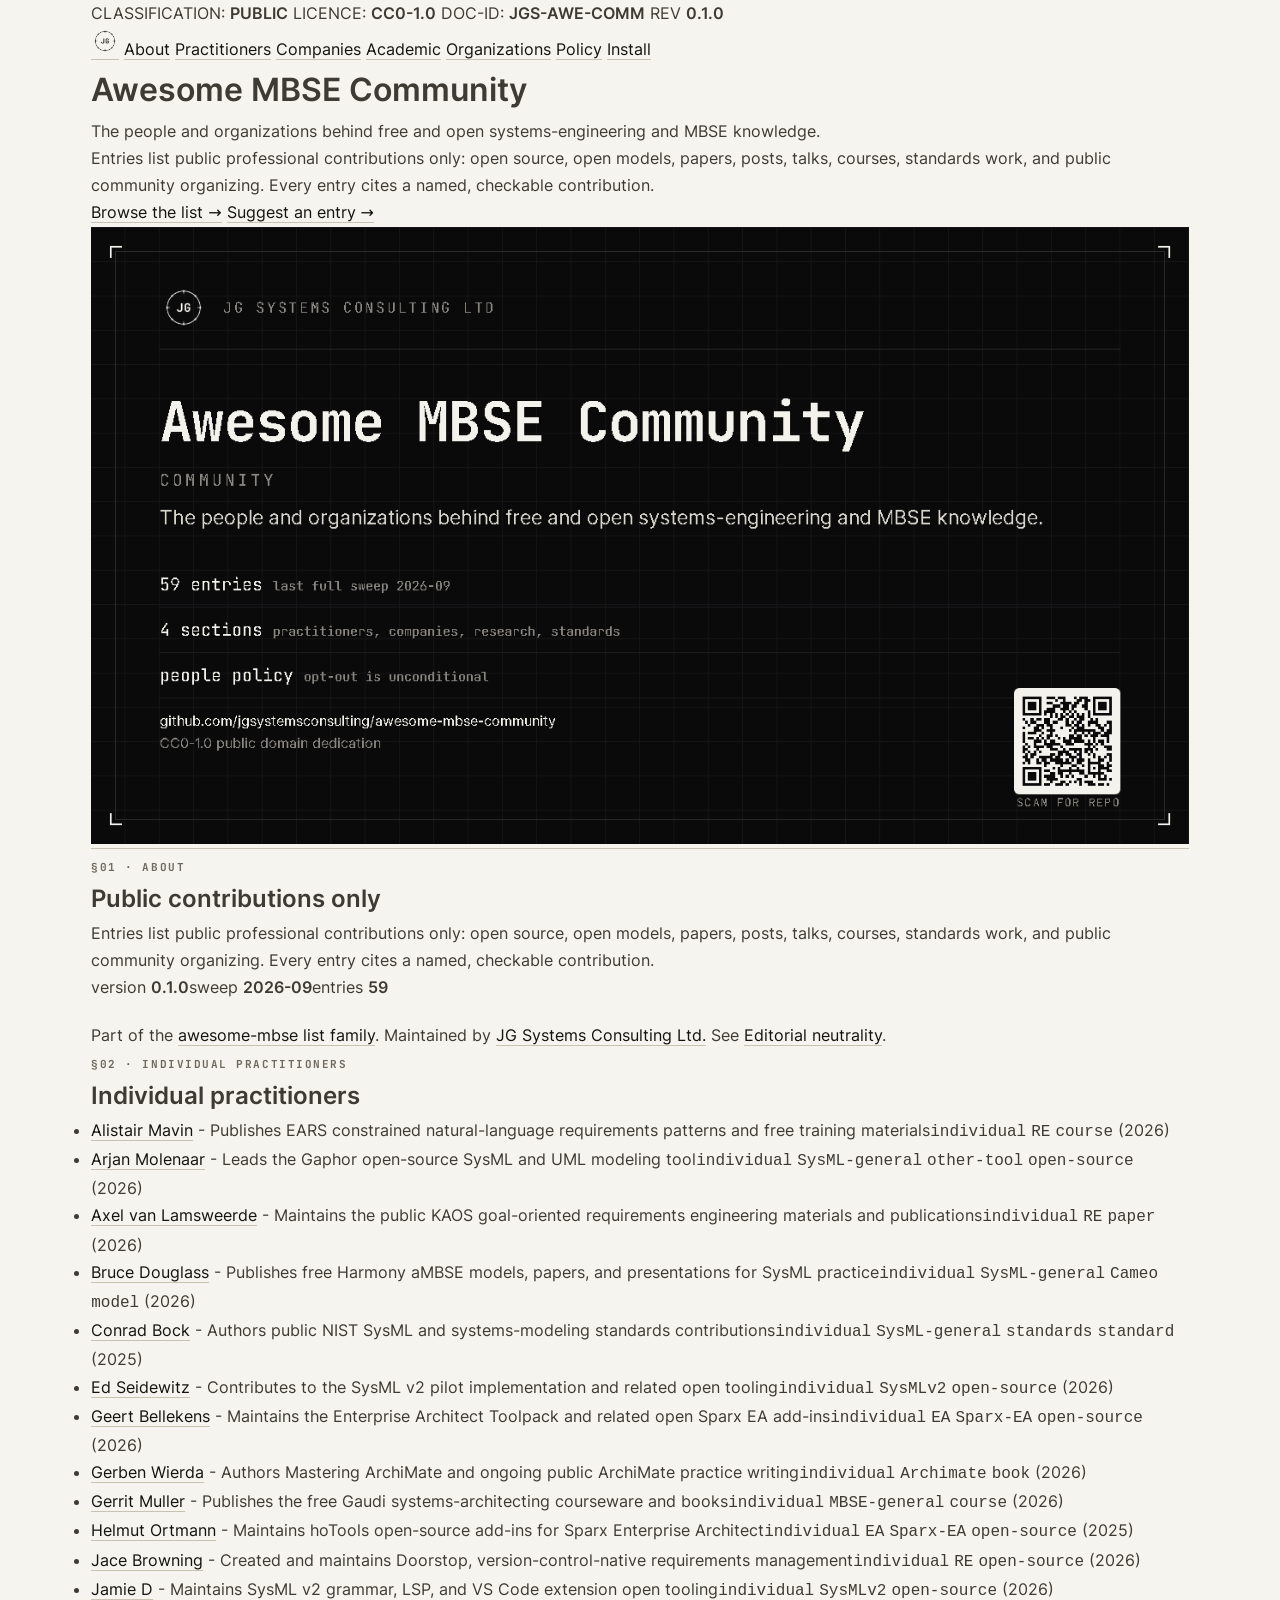
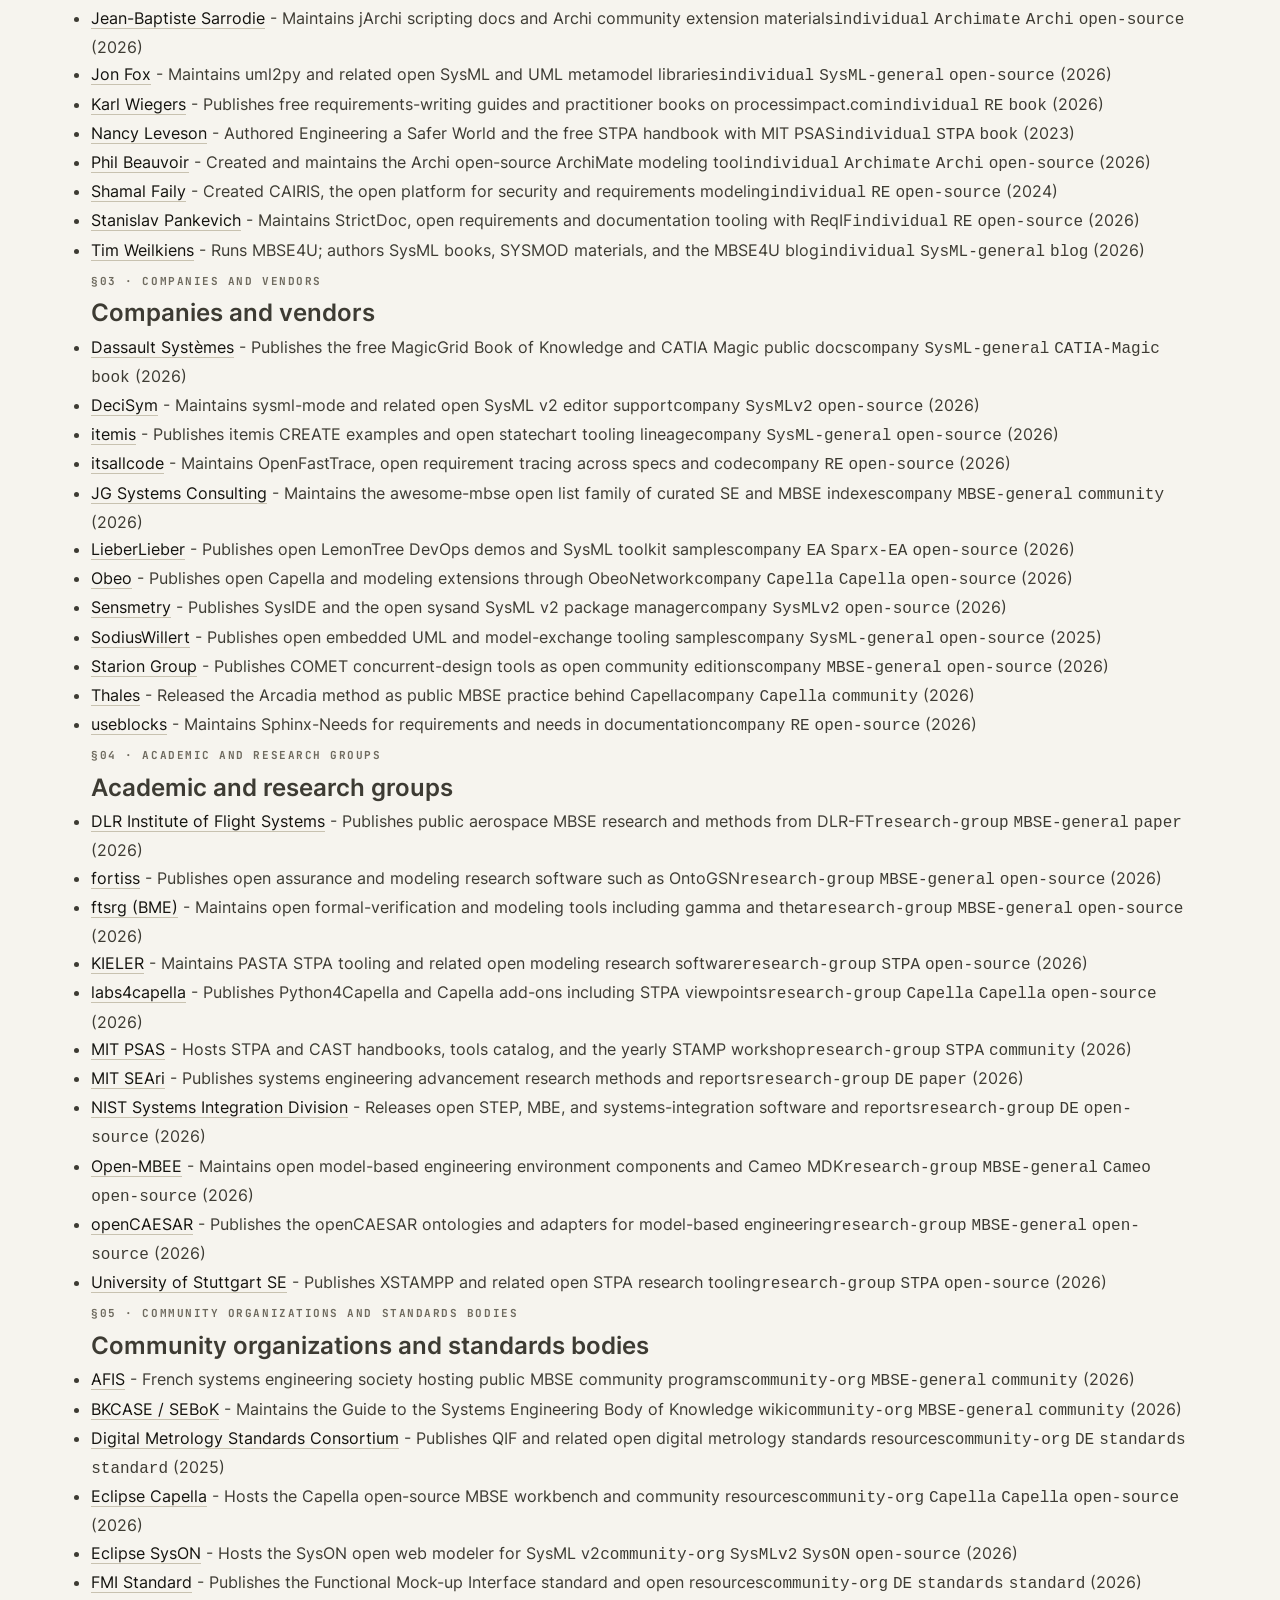
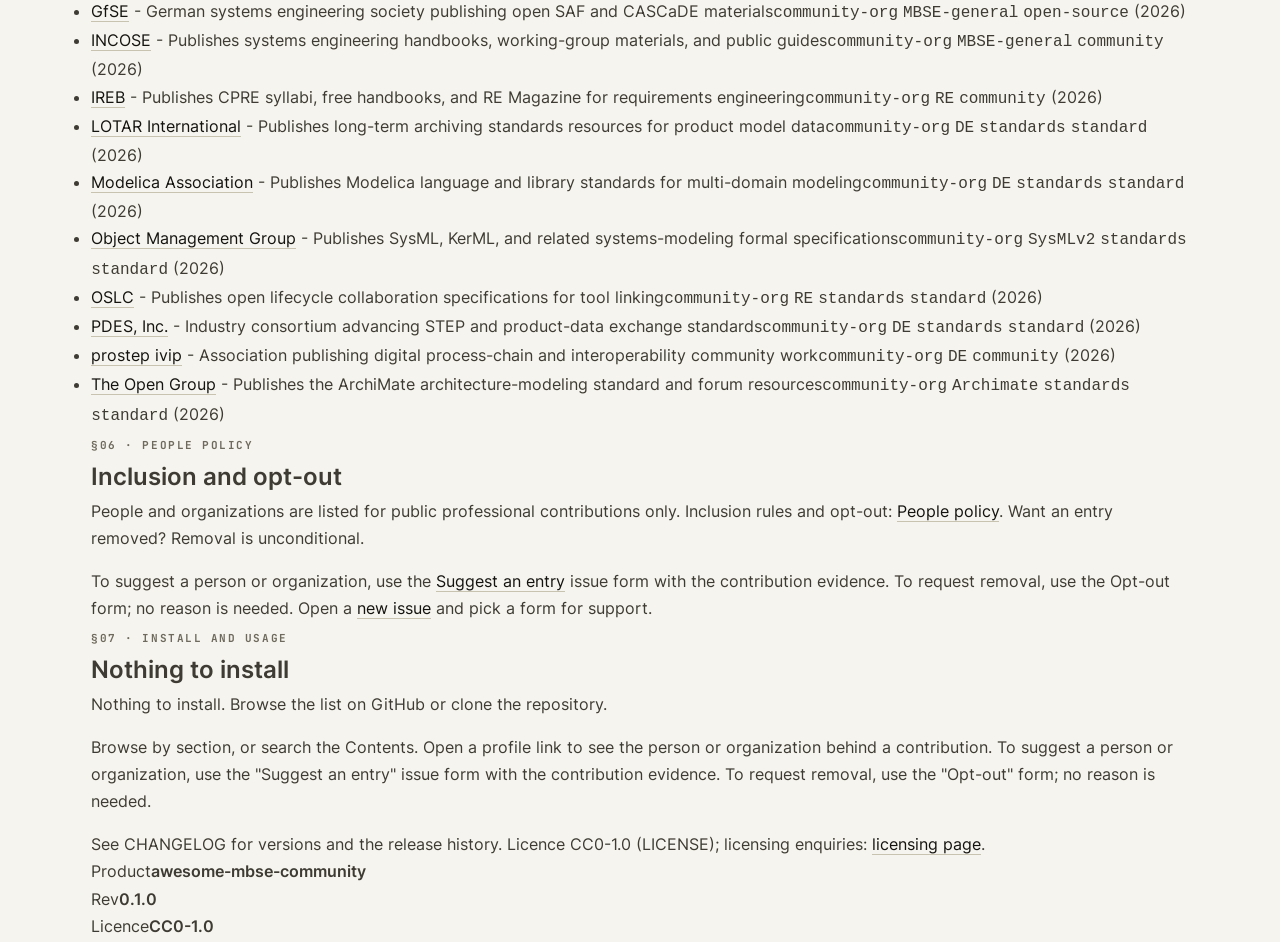
==== commit 5064091f: "fix(site): nav labels shortened to fit one line" ====
--- a/docs/index.html
+++ b/docs/index.html
@@ -42,12 +42,12 @@
 <nav class="site" aria-label="Site"><div class="wrap">
   <a class="brand" href="index.html" aria-label="JG Systems Consulting home"><img src="images/jgs-emblem.png" alt="" width="28" height="28"></a>
       <a href="#about">About</a>
-    <a href="#individual-practitioners">Individual practitioners</a>
-    <a href="#companies-and-vendors">Companies and vendors</a>
-    <a href="#academic-and-research-groups">Academic and research groups</a>
-    <a href="#community-organizations-and-standards-bodies">Community organizations and standards bodies</a>
-    <a href="#people-policy">People policy</a>
-    <a href="#install-usage">Install and usage</a>
+    <a href="#individual-practitioners">Practitioners</a>
+    <a href="#companies-and-vendors">Companies</a>
+    <a href="#academic-and-research-groups">Academic</a>
+    <a href="#community-organizations-and-standards-bodies">Organizations</a>
+    <a href="#people-policy">Policy</a>
+    <a href="#install-usage">Install</a>
 </nav>
 
 <main>
--- a/docs/site.css
+++ b/docs/site.css
@@ -1,103 +1,27 @@
-/* Copyright (c) 2026 JG Systems Consulting Ltd. Source: https://github.com/jgsystemsconsulting/jgs-reference-skill. See LICENSE. */
-/* SPDX-License-Identifier: MIT */
+/* JGSC landing-site shell - LIGHT theme.
+ * Same rules and structure as site.css; only the token values are inverted
+ * (paper-family background, ink text). The title-card PNG stays dark on
+ * purpose: a dark branded panel on the light page, matching the emblem. */
 @font-face{font-family:'JetBrains Mono';font-weight:400;font-style:normal;font-display:swap;src:url('fonts/jetbrains-mono-400.woff2') format('woff2');}
 @font-face{font-family:'JetBrains Mono';font-weight:700;font-style:normal;font-display:swap;src:url('fonts/jetbrains-mono-700.woff2') format('woff2');}
 @font-face{font-family:'Inter';font-weight:400;font-style:normal;font-display:swap;src:url('fonts/inter-400.woff2') format('woff2');}
 @font-face{font-family:'Inter';font-weight:600;font-style:normal;font-display:swap;src:url('fonts/inter-600.woff2') format('woff2');}
 :root{
-  --ink:#0a0a0b; --ink-2:#111113; --ink-3:#16171a; --ink-4:#1e2024;
-  --line:#2a2d33; --line-2:#3a3e46;
-  --mute:#6b7078; --mute-2:#8b9099;
-  --text:#c7ccd3; --text-hi:#e8ebf0;
-  --paper:#f4f2ec; --paper-ink:#0a0a0b;
+  --ink:#f6f4ee; --ink-2:#fdfcf8; --ink-3:#efece2; --ink-4:#e5e1d3;
+  --line:#d9d4c6; --line-2:#c8c2b0;
+  --mute:#6e6a5e; --mute-2:#8a8574;
+  --text:#3d3b33; --text-hi:#14130f;
+  --paper:#14130f; --paper-ink:#f6f4ee;
   --mono:'JetBrains Mono',ui-monospace,'SFMono-Regular',Menlo,Consolas,monospace;
   --sans:'Inter',ui-sans-serif,system-ui,sans-serif;
   --pad-x:clamp(24px,4vw,80px); --pad-section:clamp(48px,6vw,96px);
 }
 *{box-sizing:border-box;margin:0;padding:0;}
 html{background:var(--ink);}
-body{background:var(--ink);color:var(--mute-2);font:400 16px/1.7 var(--sans);-webkit-font-smoothing:antialiased;}
+body{background:var(--ink);color:var(--text);font:400 16px/1.7 var(--sans);-webkit-font-smoothing:antialiased;}
 img{max-width:100%;height:auto;}
 .wrap{max-width:1200px;margin:0 auto;padding:0 var(--pad-x);}
 a{color:var(--text-hi);text-decoration:none;border-bottom:1px solid var(--line-2);}
 a:hover{border-color:var(--paper);}
 :focus-visible{outline:2px solid var(--paper);outline-offset:2px;}
 .label{font:700 .6875rem/1 var(--mono);letter-spacing:.14em;text-transform:uppercase;color:var(--mute);}
-h1,h2,h3{color:var(--text-hi);font-family:var(--mono);font-weight:700;letter-spacing:-0.02em;}
-.masthead{border-bottom:1px solid var(--line);}
-.masthead .wrap{display:flex;flex-wrap:wrap;align-items:center;gap:.75rem 1.5rem;padding-top:14px;padding-bottom:14px;}
-.masthead span{font:700 .625rem/1 var(--mono);letter-spacing:.14em;text-transform:uppercase;color:var(--mute);}
-.masthead b{color:var(--text);font-weight:700;}
-nav.site{border-bottom:1px solid var(--line);}
-nav.site .wrap{display:flex;flex-wrap:wrap;align-items:center;gap:.75rem 1.5rem;padding-top:12px;padding-bottom:12px;}
-nav.site a{font:700 .6875rem/1 var(--mono);letter-spacing:.12em;text-transform:uppercase;border:0;color:var(--mute-2);}
-nav.site a:hover{color:var(--text-hi);}
-nav.site .brand{border:0;display:inline-flex;align-items:center;}
-nav.site .brand img{display:block;}
-.hero{padding:var(--pad-section) 0;border-bottom:1px solid var(--line);}
-.hero h1{font-family:var(--mono);font-size:min(5vw,3.5rem);line-height:1.05;margin-bottom:1.75rem;white-space:normal;}
-.hero p{max-width:62ch;font-size:1.0625rem;color:var(--text);}
-.hero .sub{margin-top:.5rem;color:var(--mute-2);}
-.cta{display:flex;flex-wrap:wrap;gap:14px;margin-top:2rem;}
-.btn{font:700 .8125rem/1 var(--mono);letter-spacing:.06em;text-transform:uppercase;padding:14px 20px;border:1px solid var(--line);display:inline-flex;gap:.6em;align-items:center;transition:background .15s,border-color .15s,color .15s;}
-.btn-primary{background:var(--paper);color:var(--paper-ink);border-color:var(--paper);}
-.btn-primary:hover{background:#fff;}
-.btn-ghost{background:transparent;color:var(--text-hi);}
-.btn-ghost:hover{border-color:var(--paper);}
-section{padding:var(--pad-section) 0;border-bottom:1px solid var(--line);}
-.shead{margin-bottom:2rem;}
-.shead .label{display:block;margin-bottom:.6rem;}
-.shead h2{font-size:clamp(1.4rem,3vw,2rem);}
-.lead{max-width:70ch;color:var(--text);}
-.grid{display:grid;gap:1px;background:var(--line);border:1px solid var(--line);}
-.g3{grid-template-columns:repeat(3,1fr);}
-.g2{grid-template-columns:repeat(2,1fr);}
-.cell{background:var(--ink-2);padding:24px;}
-.cell h3{font-size:.95rem;margin-bottom:.5rem;}
-.cell p{font-size:.9375rem;color:var(--mute-2);}
-.num{font:700 3rem/1 var(--mono);color:var(--line-2);display:block;margin-bottom:.5rem;}
-.cell code{font:400 .8125rem var(--mono);color:var(--text);}
-.sheet{background:var(--ink-2);border:1px solid var(--line);padding:24px;overflow:auto;}
-.sheet pre{font:400 .875rem/1.7 var(--mono);color:var(--text);white-space:pre;}
-.sheet .c{color:var(--mute);}
-footer{padding:var(--pad-section) 0;}
-.tblock{display:grid;grid-template-columns:repeat(3,1fr);gap:1px;background:var(--line);border:1px solid var(--line);}
-.tblock div{background:var(--ink-2);padding:18px 24px;}
-.tblock .label{display:block;margin-bottom:.4rem;}
-.tblock b{color:var(--text);font:700 .875rem var(--mono);}
-.foot-note{margin-top:1.5rem;font:400 .8125rem/1.6 var(--mono);color:var(--mute);}
-@media (max-width:860px){
-  .g3,.g2,.tblock{grid-template-columns:1fr;}
-}
-@media (prefers-reduced-motion:reduce){
-  *{transition:none!important;animation:none!important;}
-}
-
-/* Teaser video figure */
-.teaser { max-width: 920px; margin: 2.5rem auto 0; padding: 0 1.5rem; }
-.teaser video { display: block; width: 100%; height: auto; border: 1px solid var(--line); border-radius: 8px; background: var(--ink); }
-.teaser figcaption { margin-top: .6rem; color: var(--mute); font-size: .85rem; font-family: var(--mono); }
-
-/* Hero two-column with media panel */
-.hero-grid{display:grid;grid-template-columns:minmax(0,.9fr) minmax(0,1.1fr);gap:2.5rem;align-items:start;}
-.hero-copy p{max-width:none;}
-.hero-media figure{margin:0;}
-.hero-media video{display:block;width:100%;height:auto;border:1px solid var(--line);border-radius:8px;background:var(--ink);}
-.hero-media figcaption{margin-top:.6rem;color:var(--mute-2);font-size:.85rem;font-family:var(--mono);}
-@media (max-width:920px){.hero-grid{grid-template-columns:1fr;gap:2rem;}}
-
-/* build.py footer cell aliases */
-.tblock{display:grid;grid-template-columns:repeat(3,1fr);gap:1px;background:var(--line);border:1px solid var(--line);}
-.tblock .tcell,.tblock>div{background:var(--ink-2);padding:18px 24px;}
-.tcell .tl,.tblock .tl{display:block;margin-bottom:.4rem;font:700 .6875rem/1 var(--mono);letter-spacing:.14em;text-transform:uppercase;color:var(--mute);}
-.tcell b,.tblock b{color:var(--text);font:700 .875rem var(--mono);}
-.fnote,.foot-note{margin-top:1.5rem;font:400 .8125rem/1.6 var(--mono);color:var(--mute);}
-.entry-list{list-style:none;display:grid;gap:1px;background:var(--line);border:1px solid var(--line);margin-top:1rem;}
-.entry-list li{background:var(--ink-2);padding:16px 20px;color:var(--mute-2);font-size:.9375rem;}
-.entry-list li a{font-family:var(--mono);font-weight:700;font-size:.875rem;}
-.entry-list .tags{display:block;margin-top:.35rem;font:400 .75rem/1.4 var(--mono);color:var(--mute);}
-.meta-row{display:flex;flex-wrap:wrap;gap:1rem 2rem;margin-top:1rem;font:700 .75rem/1 var(--mono);letter-spacing:.08em;text-transform:uppercase;color:var(--mute);}
-.meta-row b{color:var(--text);}
-.hero-media img{display:block;width:100%;height:auto;border:1px solid var(--line);background:var(--ink);}
-.hero-media a{border:0;}
-@media (max-width:860px){.tblock{grid-template-columns:1fr;}}
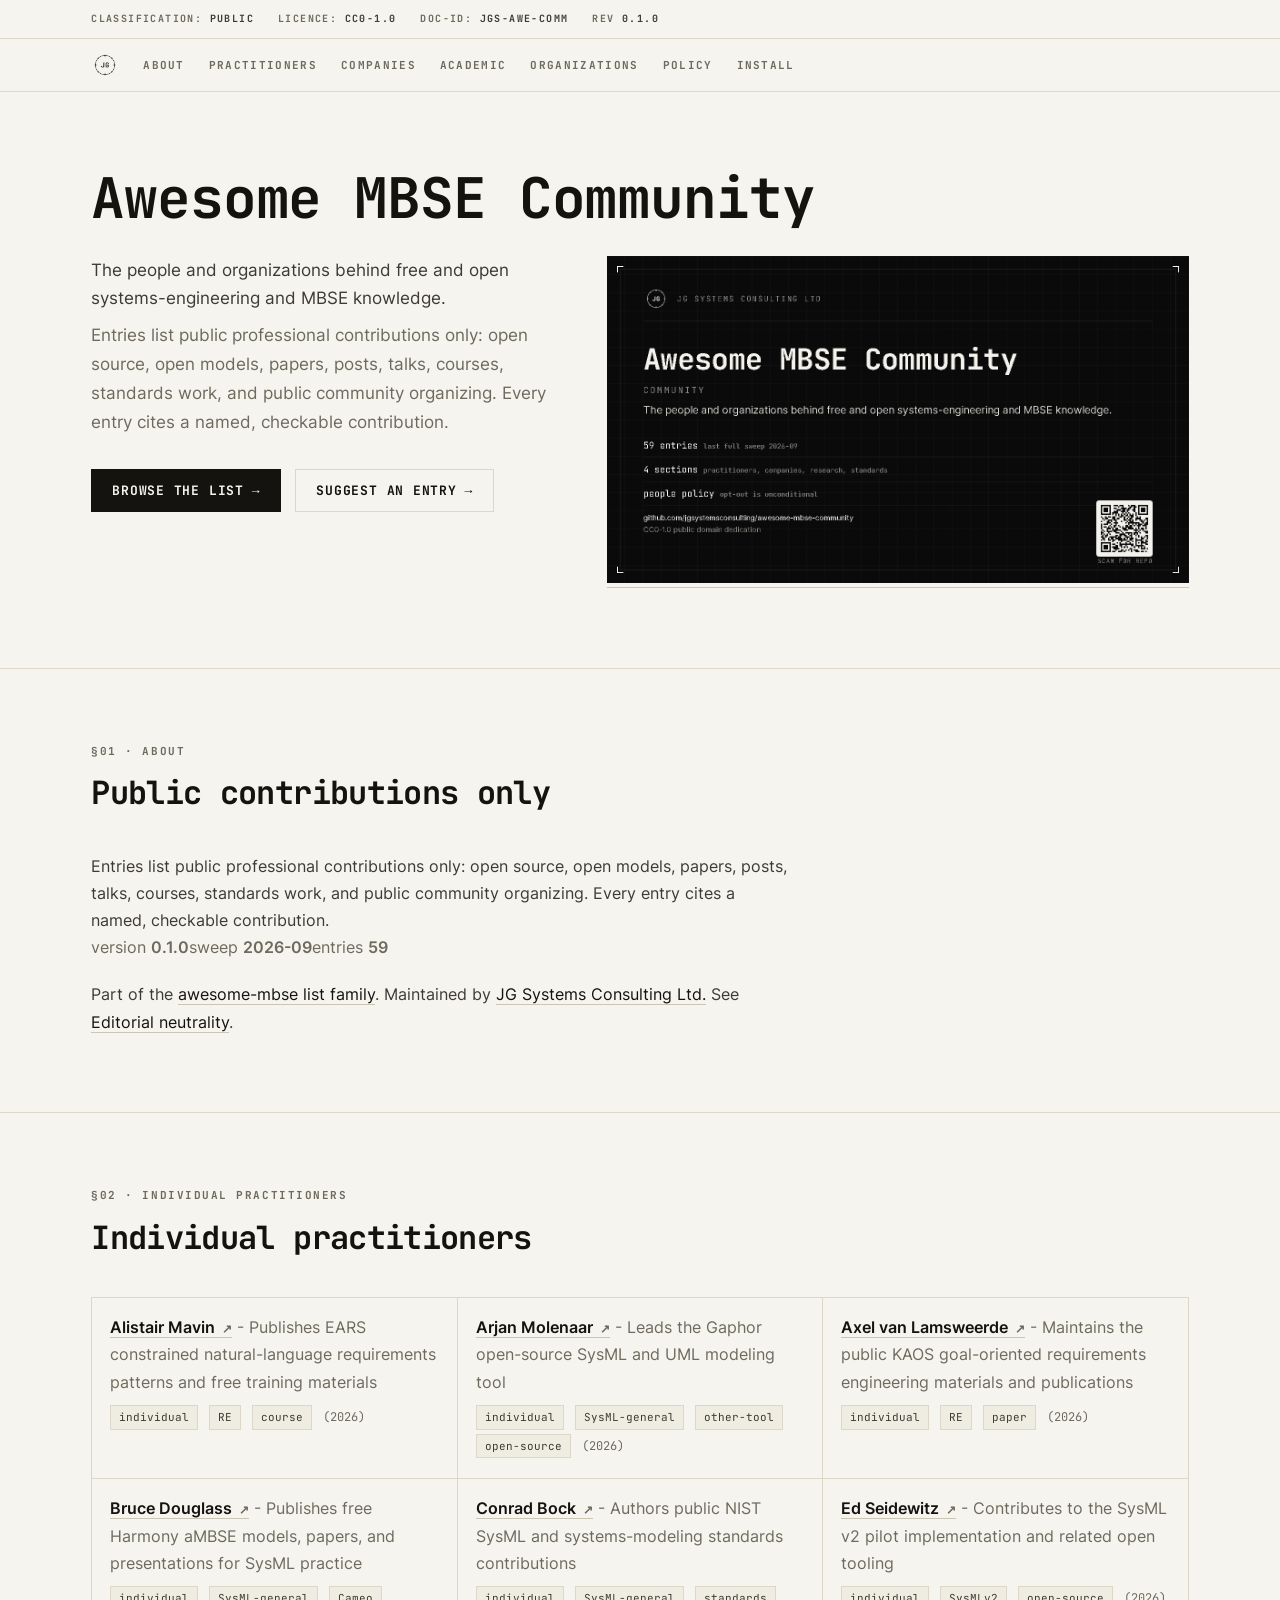
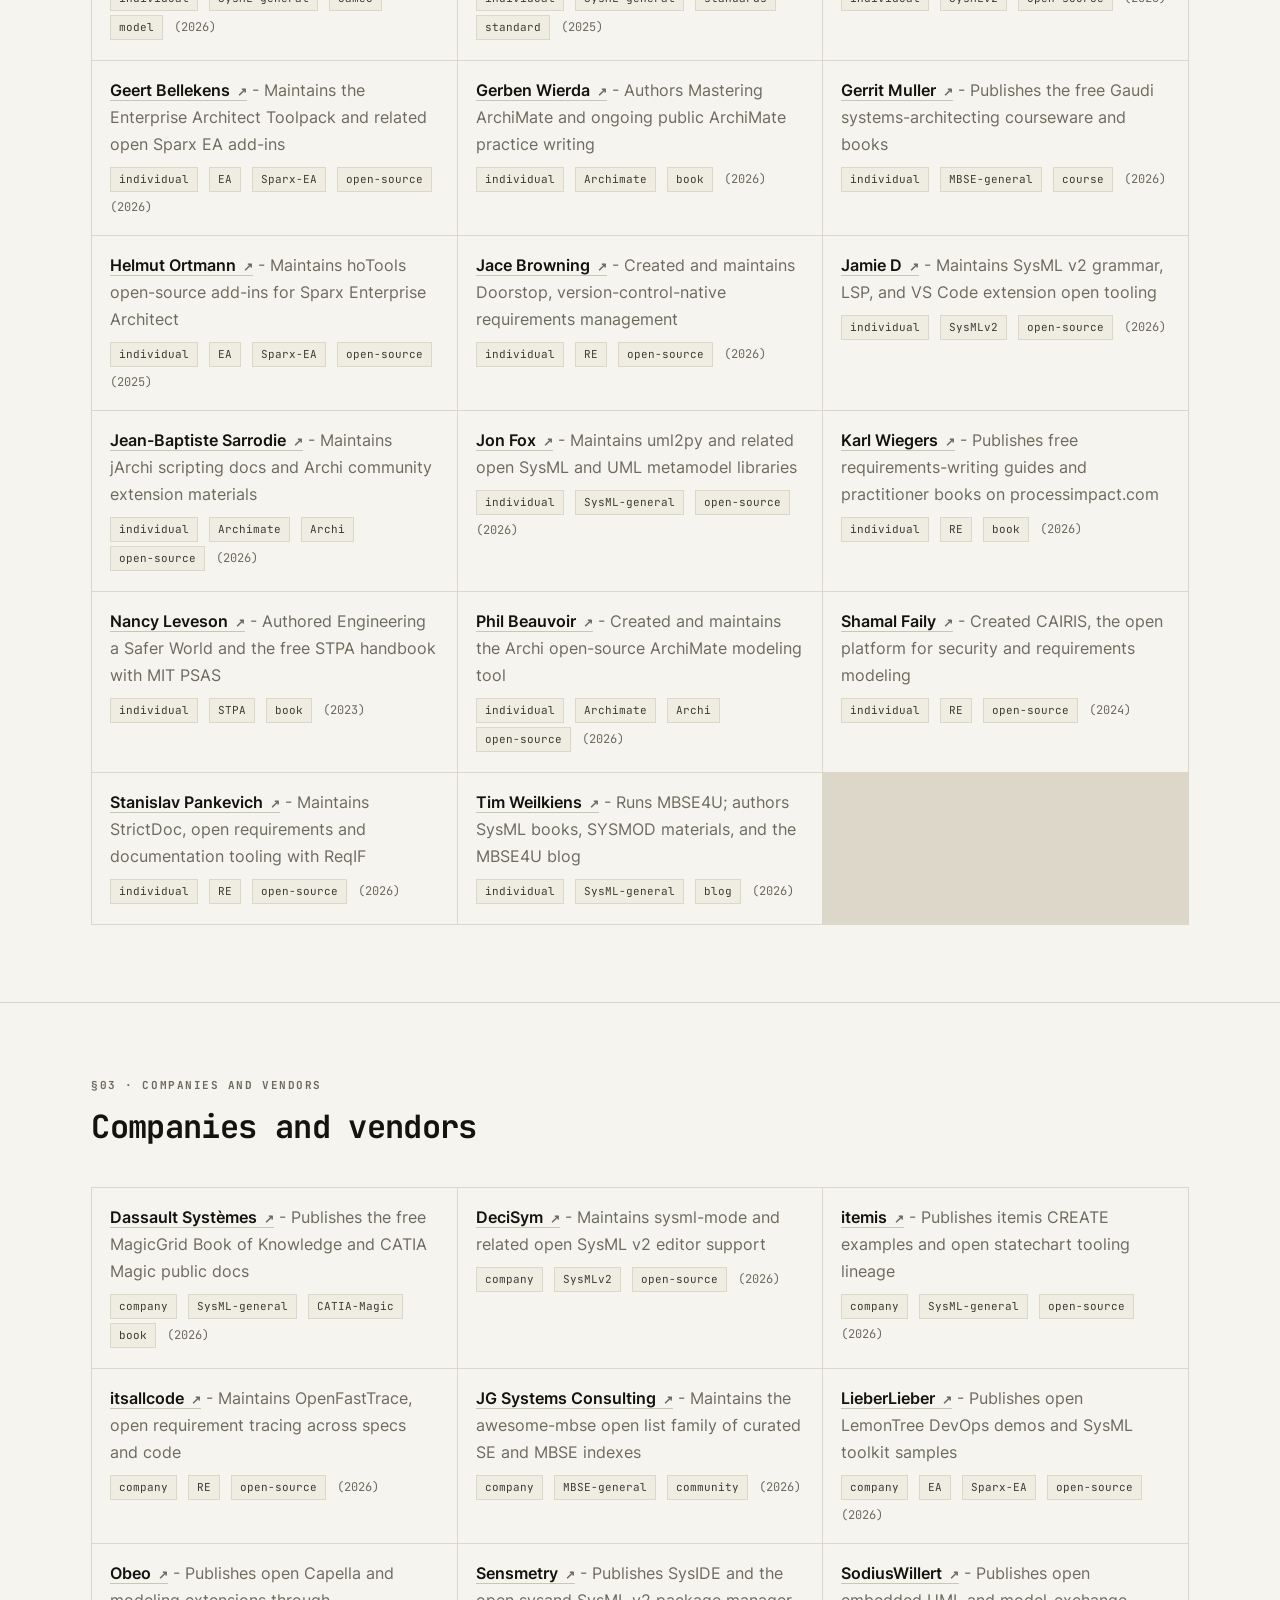
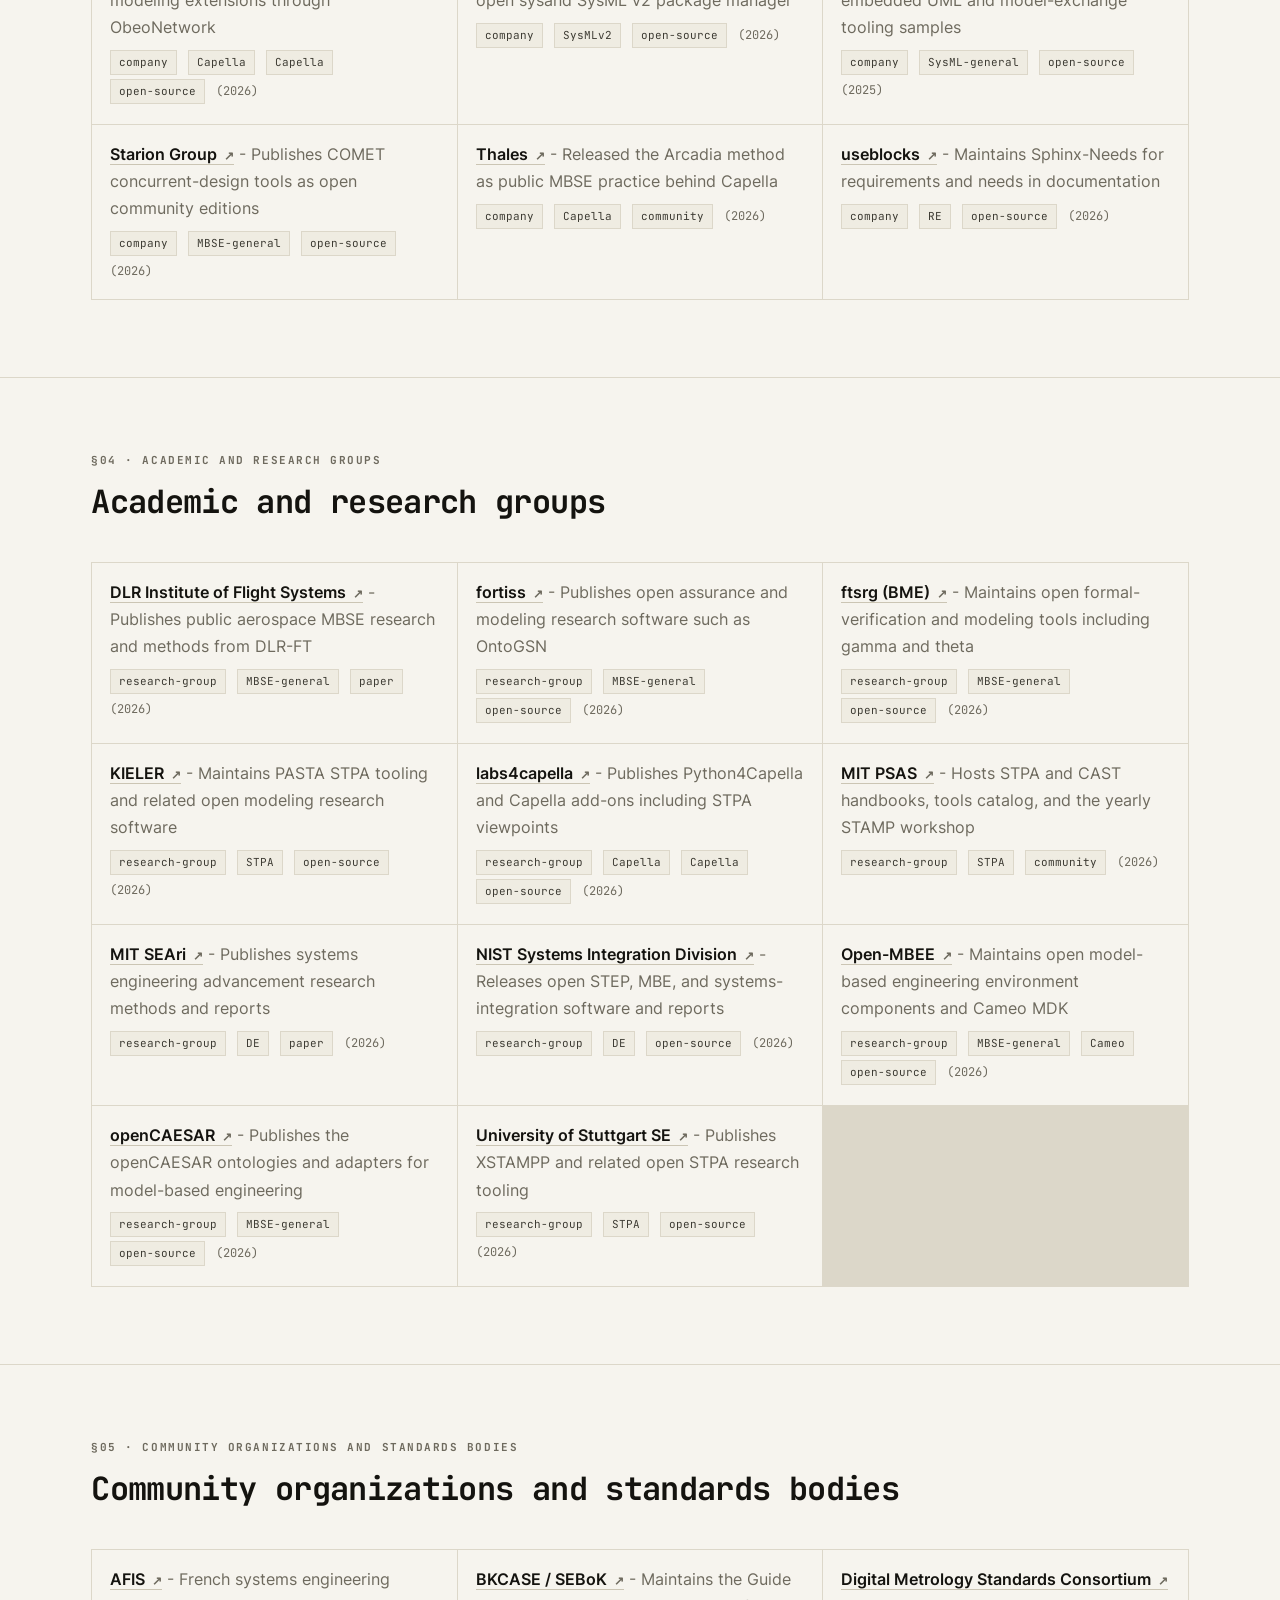
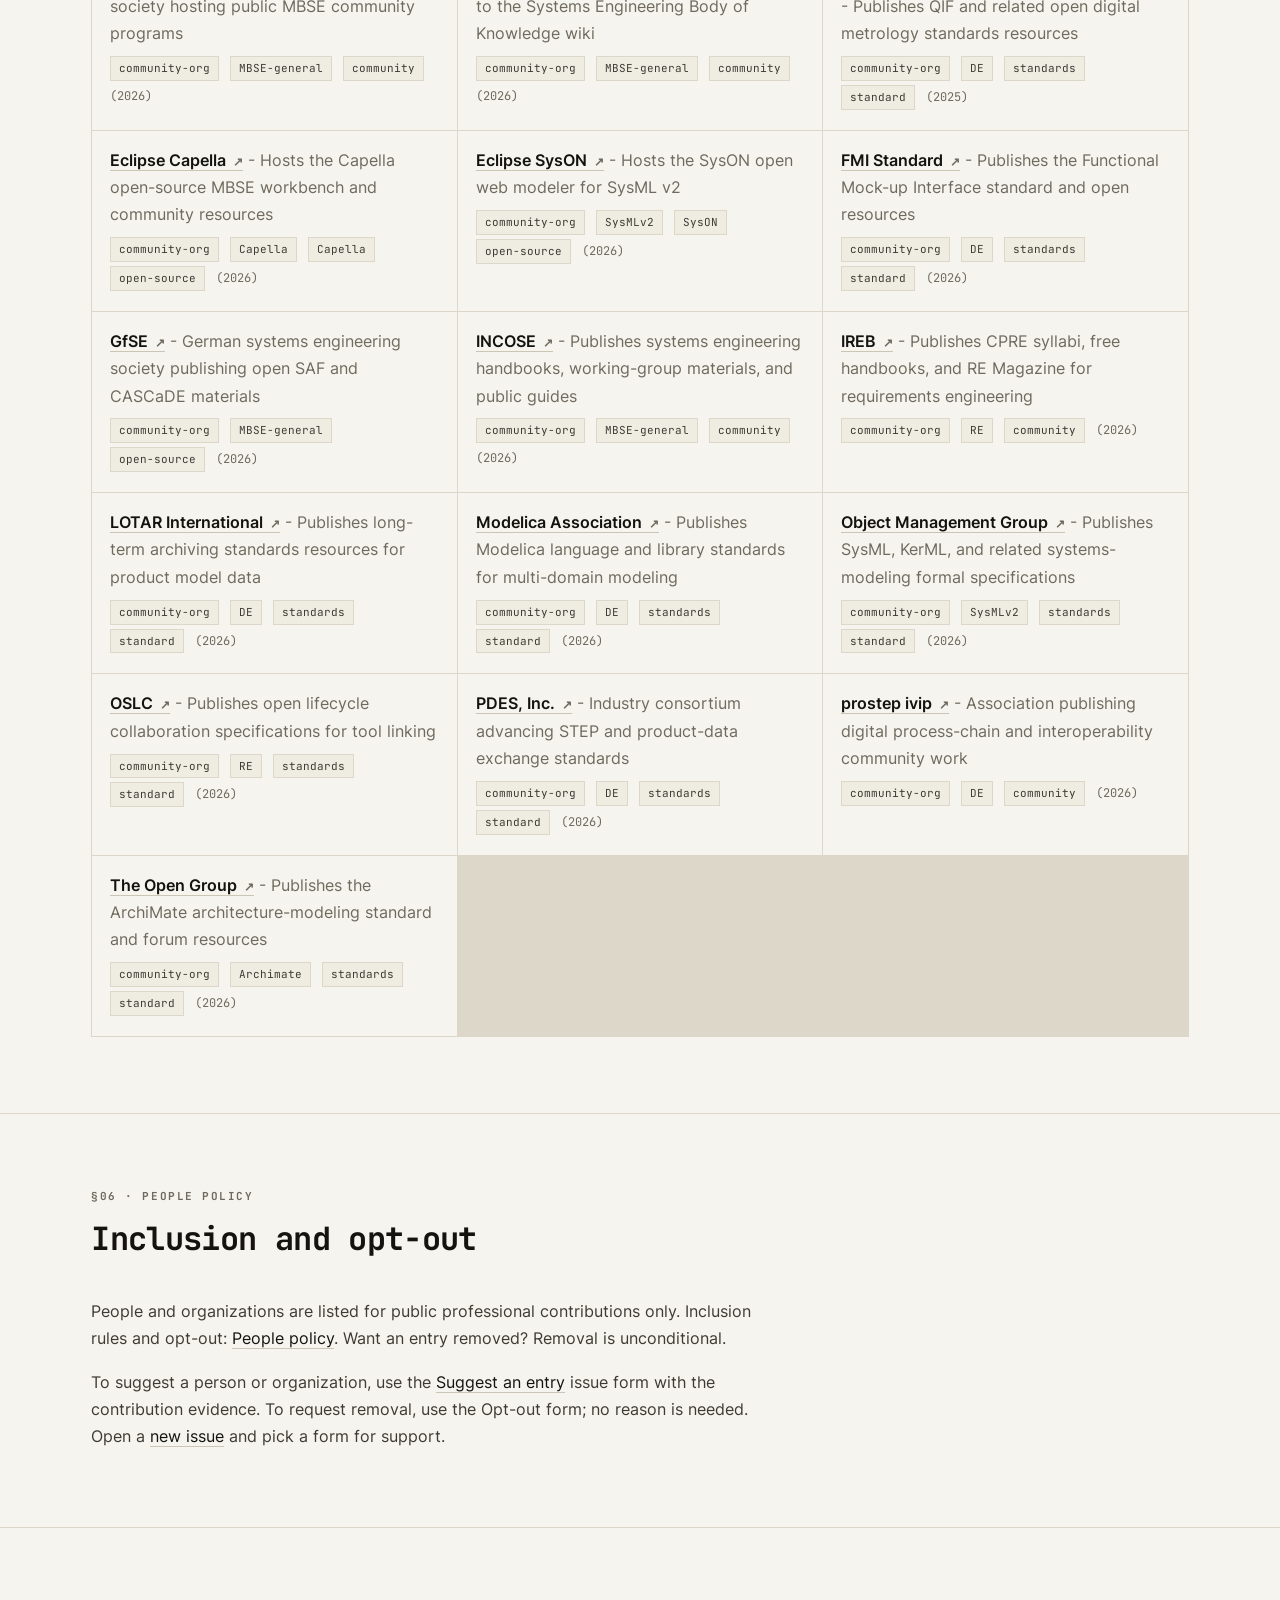
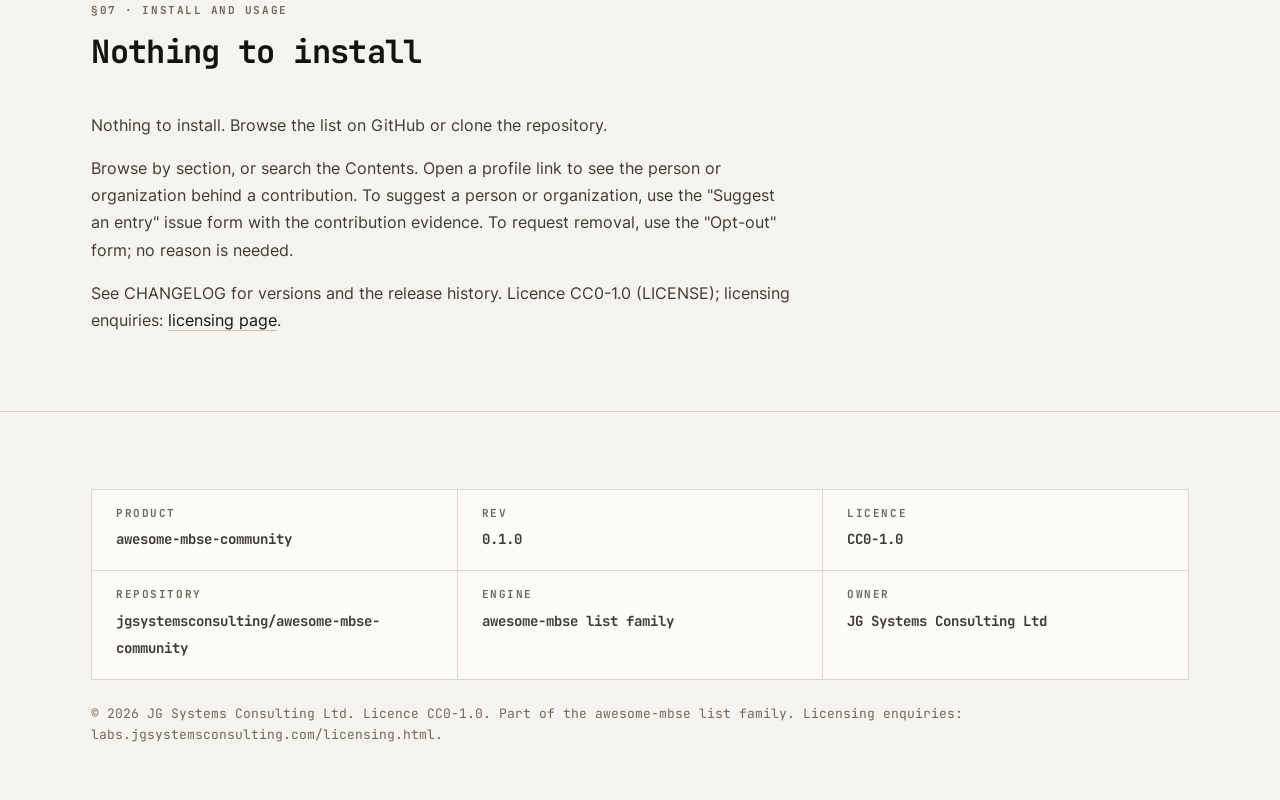
==== commit a828a523: "docs(site): drop jgs-site-template engine footer line" ====
--- a/docs/index.html
+++ b/docs/index.html
@@ -1,6 +1,5 @@
 <!doctype html>
 <!-- Copyright (c) 2026 JG Systems Consulting Ltd. See LICENSE. -->
-<!-- Built from the jgs-site-template shell: edit site.config.json, run tools/build.py. -->
 <!-- SPDX-License-Identifier: MIT -->
 <html lang="en">
 <head>
--- a/docs/site.css
+++ b/docs/site.css
@@ -1,15 +1,13 @@
-/* JGSC landing-site shell - LIGHT theme.
- * Same rules and structure as site.css; only the token values are inverted
- * (paper-family background, ink text). The title-card PNG stays dark on
- * purpose: a dark branded panel on the light page, matching the emblem. */
+/* JGSC landing-site shell - LIGHT theme. Identical rules to site.css; only the :root token values are inverted (paper ground, ink text). The title-card PNG stays dark by design: a dark branded panel on the light page. Regenerate from site.css on token changes. */
+/* SPDX-License-Identifier: MIT */
 @font-face{font-family:'JetBrains Mono';font-weight:400;font-style:normal;font-display:swap;src:url('fonts/jetbrains-mono-400.woff2') format('woff2');}
 @font-face{font-family:'JetBrains Mono';font-weight:700;font-style:normal;font-display:swap;src:url('fonts/jetbrains-mono-700.woff2') format('woff2');}
 @font-face{font-family:'Inter';font-weight:400;font-style:normal;font-display:swap;src:url('fonts/inter-400.woff2') format('woff2');}
 @font-face{font-family:'Inter';font-weight:600;font-style:normal;font-display:swap;src:url('fonts/inter-600.woff2') format('woff2');}
 :root{
   --ink:#f6f4ee; --ink-2:#fdfcf8; --ink-3:#efece2; --ink-4:#e5e1d3;
-  --line:#d9d4c6; --line-2:#c8c2b0;
-  --mute:#6e6a5e; --mute-2:#8a8574;
+  --line:#dcd7c9; --line-2:#cbc5b4;
+  --mute:#6e6a5e; --mute-2:#6e6a5e;
   --text:#3d3b33; --text-hi:#14130f;
   --paper:#14130f; --paper-ink:#f6f4ee;
   --mono:'JetBrains Mono',ui-monospace,'SFMono-Regular',Menlo,Consolas,monospace;
@@ -18,10 +16,99 @@
 }
 *{box-sizing:border-box;margin:0;padding:0;}
 html{background:var(--ink);}
-body{background:var(--ink);color:var(--text);font:400 16px/1.7 var(--sans);-webkit-font-smoothing:antialiased;}
+body{background:var(--ink);color:var(--mute-2);font:400 16px/1.7 var(--sans);-webkit-font-smoothing:antialiased;}
 img{max-width:100%;height:auto;}
 .wrap{max-width:1200px;margin:0 auto;padding:0 var(--pad-x);}
 a{color:var(--text-hi);text-decoration:none;border-bottom:1px solid var(--line-2);}
 a:hover{border-color:var(--paper);}
 :focus-visible{outline:2px solid var(--paper);outline-offset:2px;}
 .label{font:700 .6875rem/1 var(--mono);letter-spacing:.14em;text-transform:uppercase;color:var(--mute);}
+h1,h2,h3{color:var(--text-hi);font-family:var(--mono);font-weight:700;letter-spacing:-0.02em;}
+.masthead{border-bottom:1px solid var(--line);}
+.masthead .wrap{display:flex;flex-wrap:wrap;align-items:center;gap:.75rem 1.5rem;padding-top:14px;padding-bottom:14px;}
+.masthead span{font:700 .625rem/1 var(--mono);letter-spacing:.14em;text-transform:uppercase;color:var(--mute);}
+.masthead b{color:var(--text);font-weight:700;}
+nav.site{border-bottom:1px solid var(--line);}
+nav.site .wrap{display:flex;flex-wrap:wrap;align-items:center;gap:.75rem 1.5rem;padding-top:12px;padding-bottom:12px;}
+nav.site a{font:700 .6875rem/1 var(--mono);letter-spacing:.12em;text-transform:uppercase;border:0;color:var(--mute-2);}
+nav.site a:hover{color:var(--text-hi);}
+nav.site .brand{border:0;display:inline-flex;align-items:center;}
+nav.site .brand img{display:block;}
+.hero{padding:var(--pad-section) 0;border-bottom:1px solid var(--line);}
+.hero h1{font-family:var(--mono);font-size:min(5vw,3.5rem);line-height:1.05;margin-bottom:1.75rem;overflow-wrap:anywhere;}
+.hero p{max-width:62ch;font-size:1.0625rem;color:var(--text);}
+.hero .sub{margin-top:.5rem;color:var(--mute-2);}
+.cta{display:flex;flex-wrap:wrap;gap:14px;margin-top:2rem;}
+.btn{font:700 .8125rem/1 var(--mono);letter-spacing:.06em;text-transform:uppercase;padding:14px 20px;border:1px solid var(--line);display:inline-flex;gap:.6em;align-items:center;transition:background .15s,border-color .15s,color .15s;}
+.btn-primary{background:var(--paper);color:var(--paper-ink);border-color:var(--paper);}
+.btn-primary:hover{background:#fff;color:var(--text-hi);}
+.btn-ghost{background:transparent;color:var(--text-hi);}
+.btn-ghost:hover{border-color:var(--paper);}
+section{padding:var(--pad-section) 0;border-bottom:1px solid var(--line);}
+.shead{margin-bottom:2rem;}
+.shead .label{display:block;margin-bottom:.6rem;}
+.shead h2{font-size:clamp(1.4rem,3vw,2rem);}
+.lead{max-width:70ch;color:var(--text);}
+.grid{display:grid;gap:1px;background:var(--line);border:1px solid var(--line);}
+.g3{grid-template-columns:repeat(3,1fr);}
+.g2{grid-template-columns:repeat(2,1fr);}
+.cell{background:var(--ink-2);padding:24px;}
+.cell h3{font-size:.95rem;margin-bottom:.5rem;}
+.cell p{font-size:.9375rem;color:var(--mute-2);}
+.num{font:700 3rem/1 var(--mono);color:var(--line-2);display:block;margin-bottom:.5rem;}
+.cell code{font:400 .8125rem var(--mono);color:var(--text);}
+.sheet{background:var(--ink-2);border:1px solid var(--line);padding:24px;overflow:auto;}
+.sheet pre{font:400 .875rem/1.7 var(--mono);color:var(--text);white-space:pre;}
+.sheet .c{color:var(--mute);}
+footer{padding:var(--pad-section) 0;}
+.tblock{display:grid;grid-template-columns:repeat(3,1fr);gap:1px;background:var(--line);border:1px solid var(--line);}
+.tblock div{background:var(--ink-2);padding:18px 24px;}
+.tblock .label{display:block;margin-bottom:.4rem;}
+.tblock b{color:var(--text);font:700 .875rem var(--mono);}
+.foot-note{margin-top:1.5rem;font:400 .8125rem/1.6 var(--mono);color:var(--mute);}
+@media (max-width:860px){
+  .g3,.g2,.tblock{grid-template-columns:1fr;}
+}
+@media (prefers-reduced-motion:reduce){
+  *{transition:none!important;animation:none!important;}
+}
+
+/* Teaser video figure */
+.teaser { max-width: 920px; margin: 2.5rem auto 0; padding: 0 1.5rem; }
+.teaser video { display: block; width: 100%; height: auto; border: 1px solid var(--line); border-radius: 8px; background: var(--ink); }
+.teaser figcaption { margin-top: .6rem; color: var(--mute); font-size: .85rem; font-family: var(--mono); }
+
+/* Hero two-column with media panel */
+.hero-grid{display:grid;grid-template-columns:minmax(0,.9fr) minmax(0,1.1fr);gap:2.5rem;align-items:start;}
+.hero-copy p{max-width:none;}
+.hero-media figure{margin:0;}
+.hero-media video{display:block;width:100%;height:auto;border:1px solid var(--line);border-radius:8px;background:var(--ink);}
+.hero-media figcaption{margin-top:.6rem;color:var(--mute-2);font-size:.85rem;font-family:var(--mono);}
+@media (max-width:920px){.hero-grid{grid-template-columns:1fr;gap:2rem;}}
+
+/* Footer: tblock grid + cells + note */
+.tblock{display:grid;grid-template-columns:repeat(3,1fr);gap:1px;background:var(--line);border:1px solid var(--line);}
+.tcell{background:var(--ink-2);padding:18px 24px;}
+.tcell .tl{display:block;margin-bottom:.4rem;font:700 .6875rem/1 var(--mono);letter-spacing:.14em;text-transform:uppercase;color:var(--mute);}
+.tcell b{color:var(--text);font:700 .875rem var(--mono);}
+.fnote{margin-top:1.5rem;font:400 .8125rem/1.6 var(--mono);color:var(--mute);}
+
+/* Aux sections: fact tiles, link tile grids, family note */
+.chips{display:grid;grid-template-columns:repeat(auto-fit,minmax(160px,1fr));gap:1px;background:var(--line);border:1px solid var(--line);max-width:720px;margin:0;padding:0;}
+.chips .chip{background:var(--ink);padding:14px 18px;}
+.chips dt{margin:0 0 .35rem;font:700 .6875rem/1 var(--mono);letter-spacing:.14em;text-transform:uppercase;color:var(--mute);}
+.chips dd{margin:0;font:400 .9375rem/1.5 var(--mono);color:var(--text-hi);}
+.family{margin-top:1rem;font:400 .875rem/1.6 var(--mono);color:var(--mute-2);}
+.section-index,.link-list{list-style:none;margin:1.5rem 0 0;padding:0;display:grid;grid-template-columns:repeat(auto-fit,minmax(230px,1fr));gap:1px;background:var(--line);border:1px solid var(--line);}
+.section-index li,.link-list li{background:var(--ink);min-width:0;}
+.section-index a,.link-list a{display:block;padding:13px 16px;border:0;color:var(--text);overflow-wrap:anywhere;}
+.section-index a::after,.link-list a::after{content:" \2197";font-family:var(--mono);font-size:.75rem;color:var(--mute-2);}
+.section-index a:hover,.link-list a:hover{background:var(--ink-3);color:var(--text-hi);}
+
+/* Curated entry cards (inlined entry lists) */
+.entry-list{list-style:none;margin:1.5rem 0 0;padding:0;display:grid;grid-template-columns:repeat(auto-fill,minmax(340px,1fr));gap:1px;background:var(--line);border:1px solid var(--line);}
+.entry-list li{background:var(--ink);padding:16px 18px;min-width:0;}
+.entry-list li>a{font-weight:600;}
+.entry-list li>a::after{content:" \2197";font-family:var(--mono);font-size:.75rem;color:var(--mute-2);}
+.tags{display:block;margin-top:.55rem;font:400 .75rem/1.9 var(--mono);color:var(--mute);}
+.tags code{display:inline-block;padding:1px 8px;margin:0 4px 4px 0;background:var(--ink-3);border:1px solid var(--line);color:var(--text);font-family:var(--mono);font-size:.6875rem;}
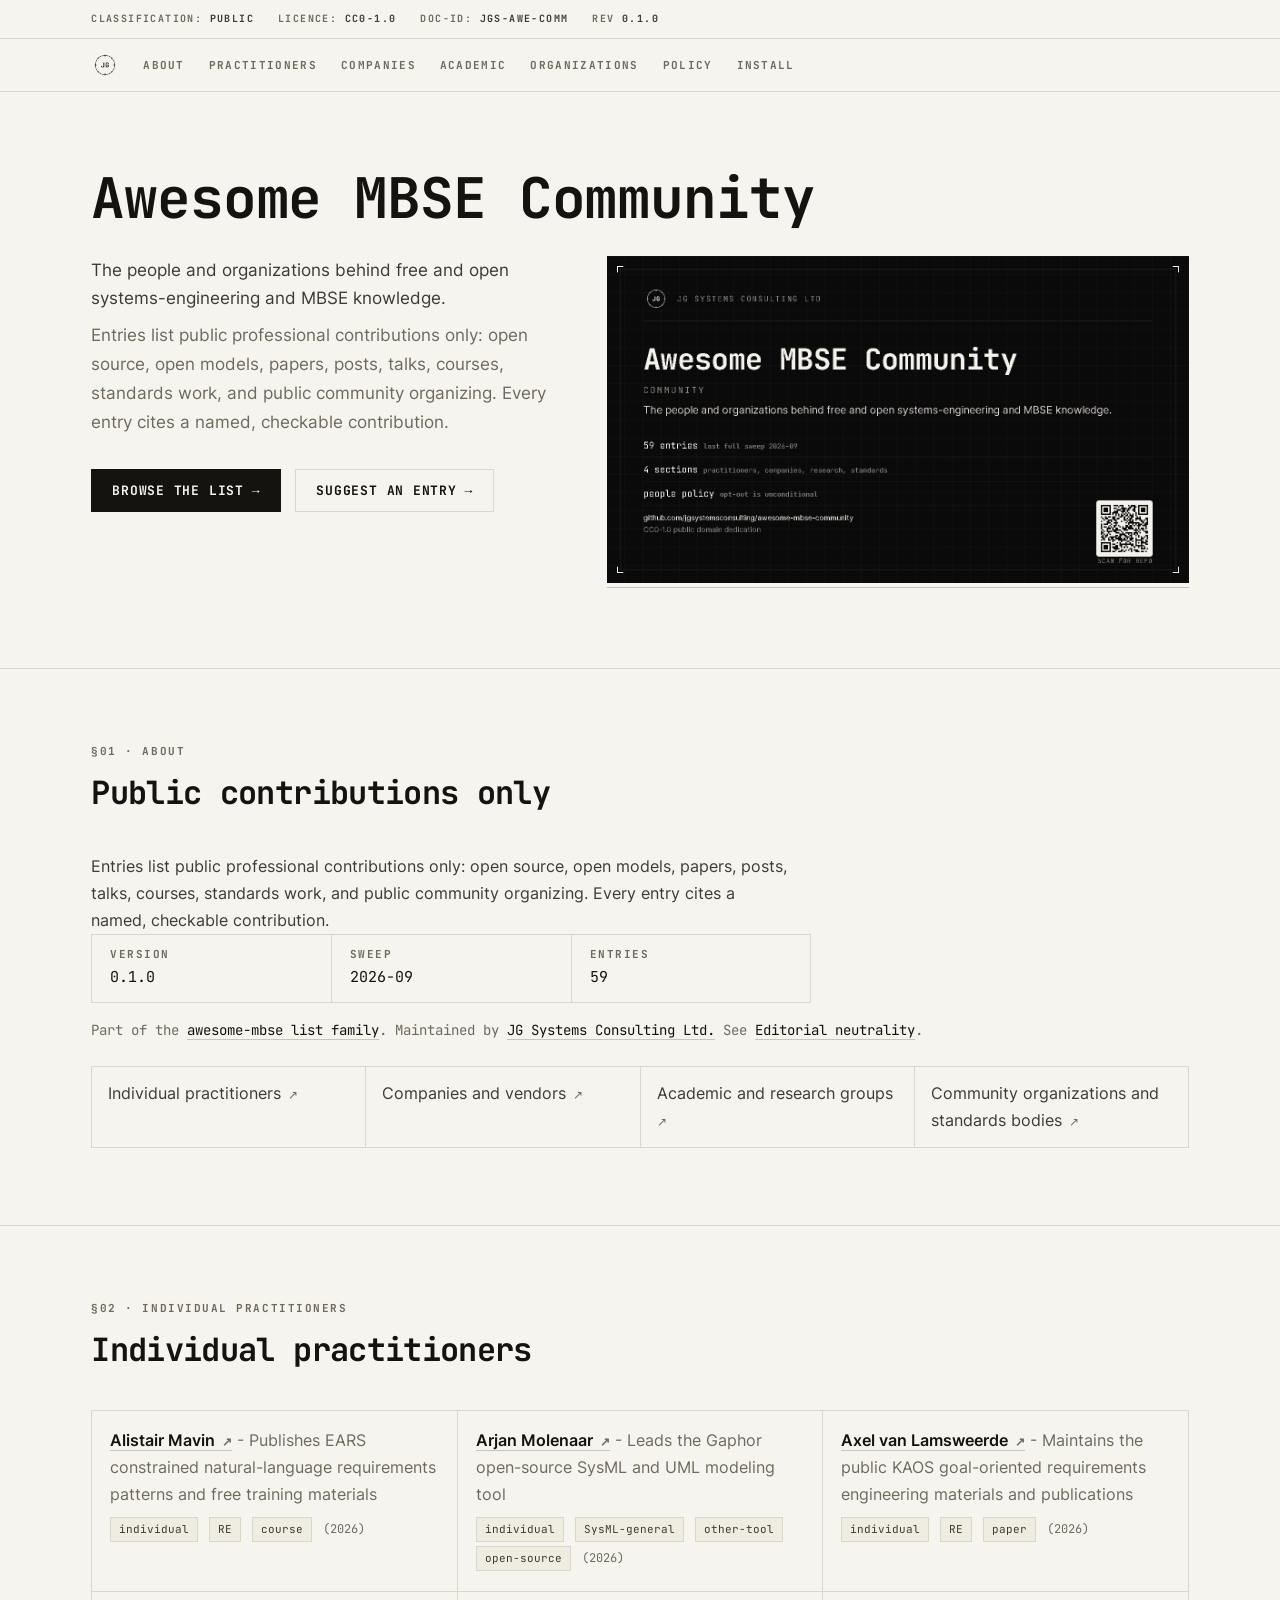
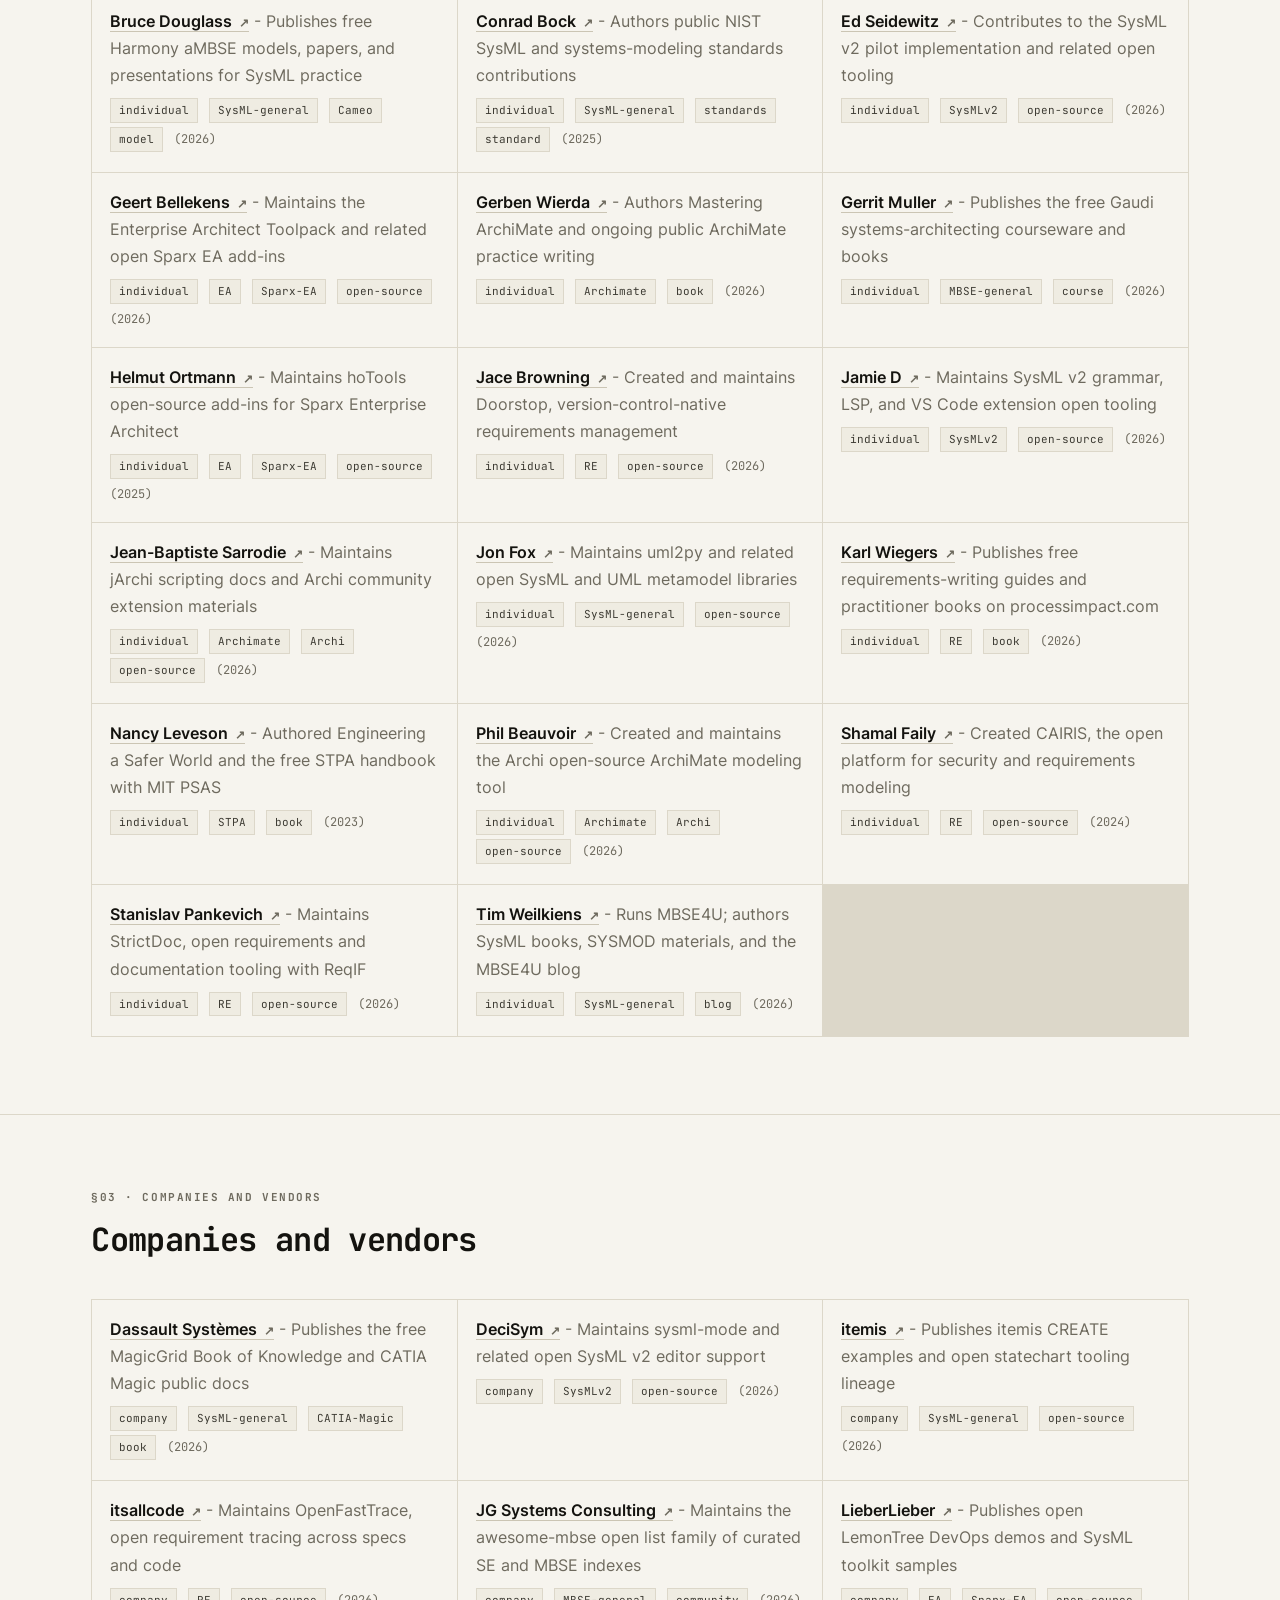
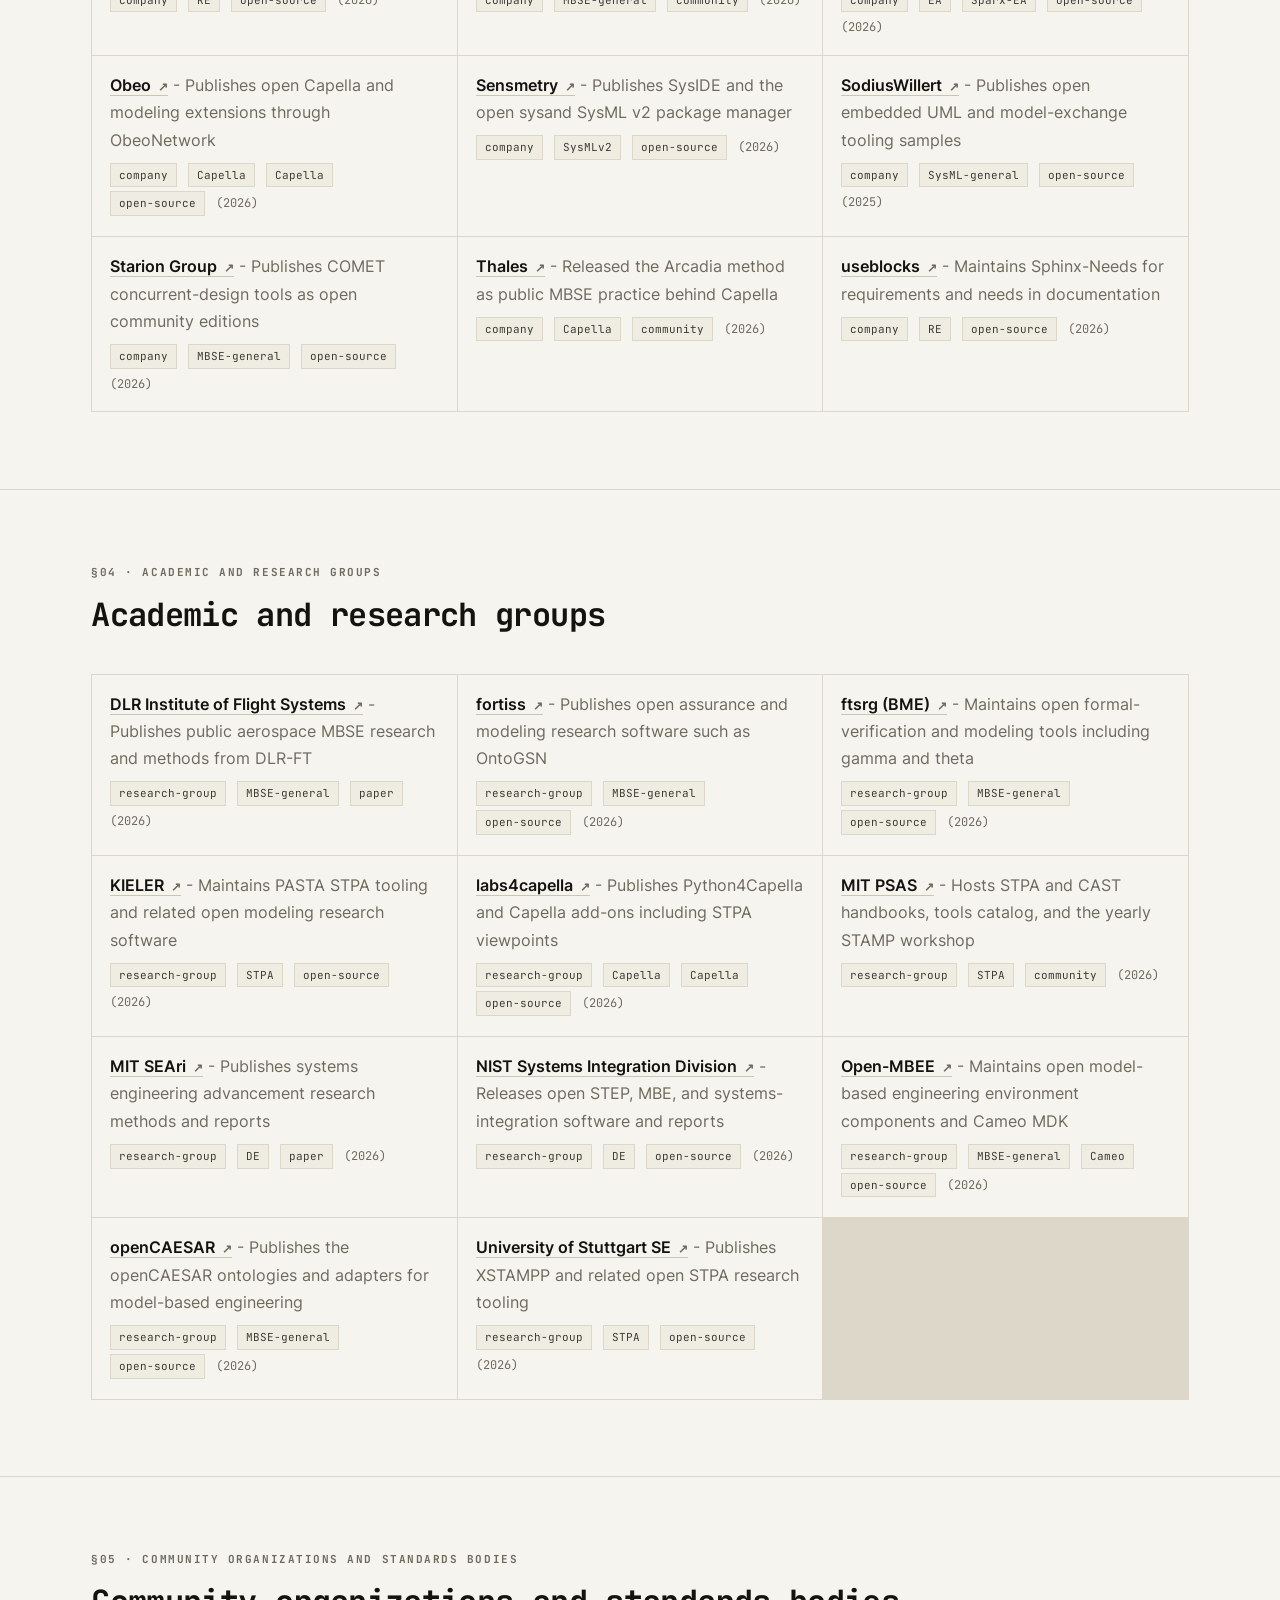
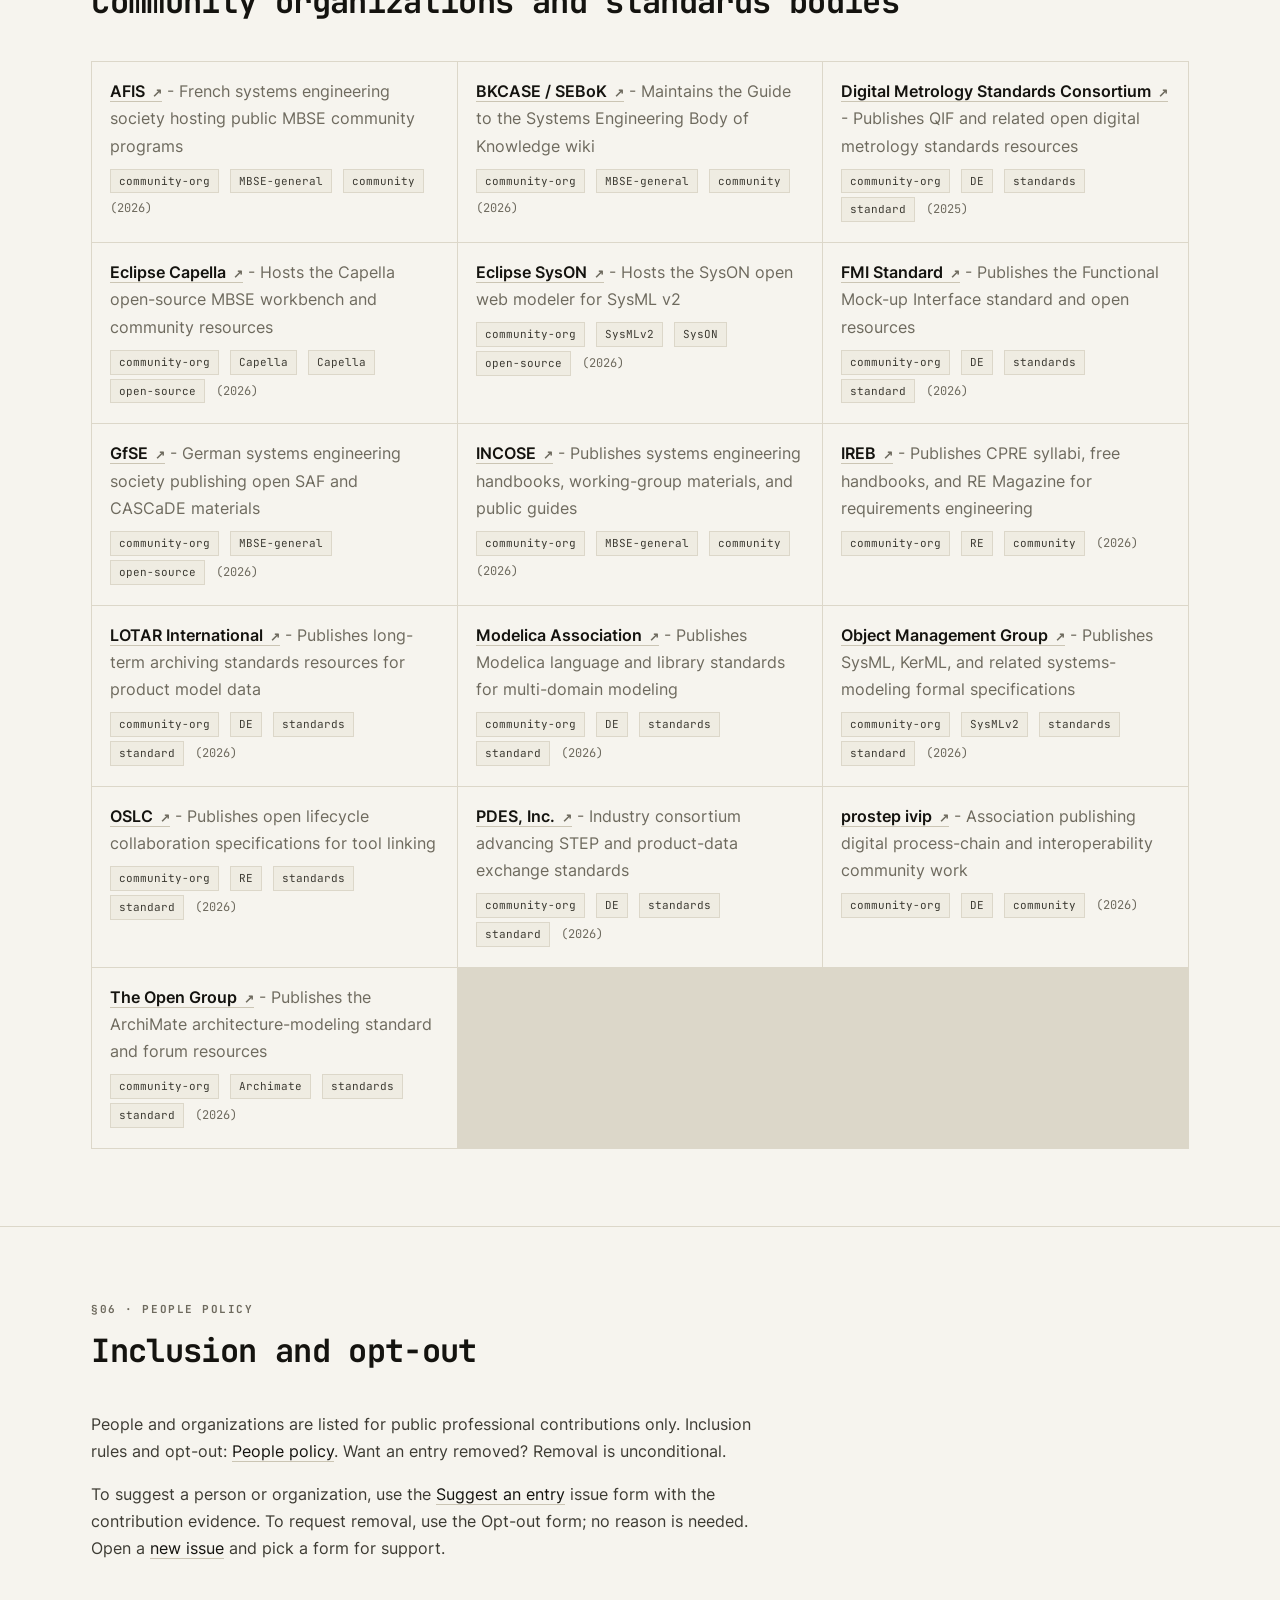
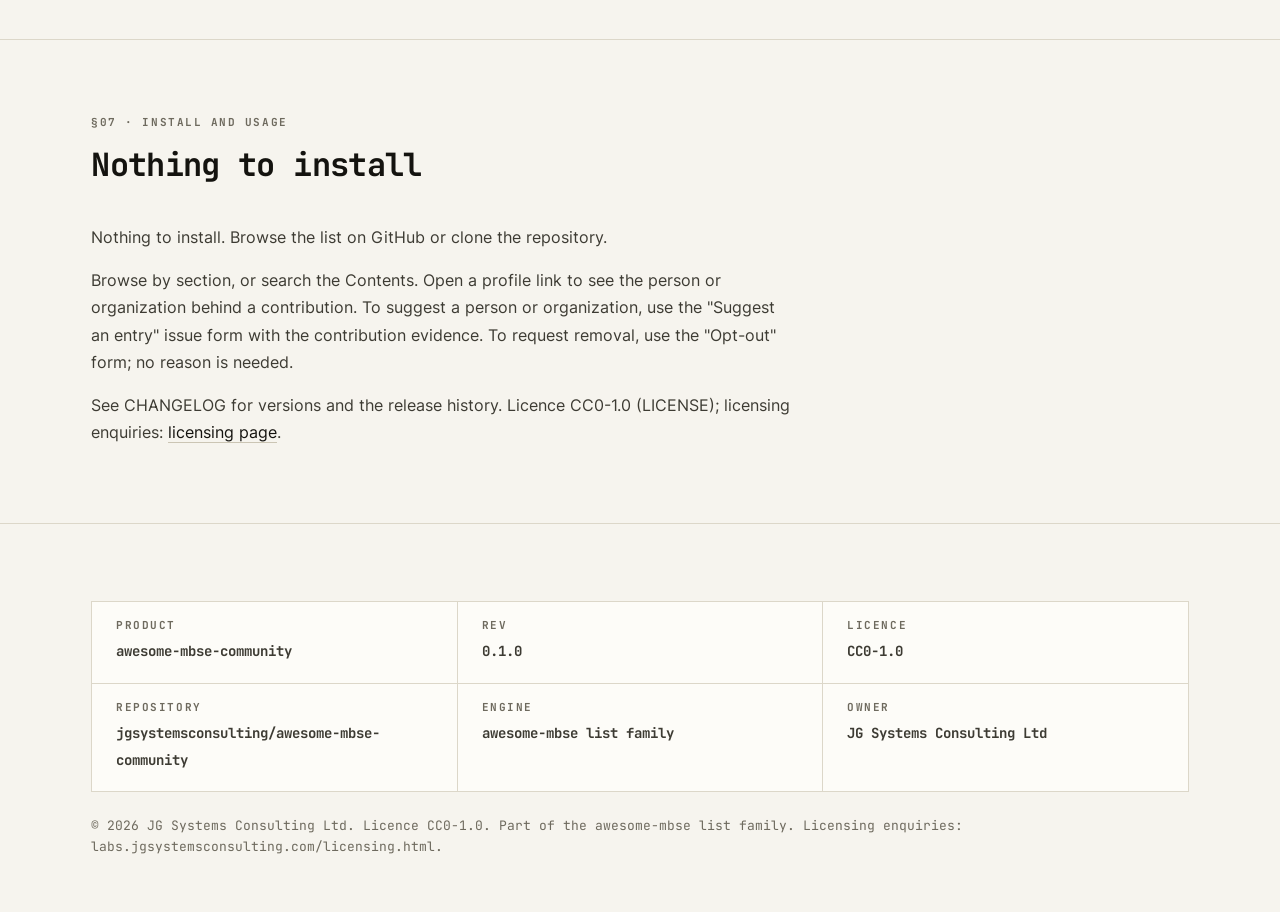
==== commit 6ad5eb85: "ci(release): conform landing page to release gate" ====
--- a/docs/index.html
+++ b/docs/index.html
@@ -70,8 +70,18 @@
 <section id="about"><div class="wrap">
   <div class="shead"><span class="label">&sect;01 &middot; About</span><h2>Public contributions only</h2></div>
   <p class="lead">Entries list public professional contributions only: open source, open models, papers, posts, talks, courses, standards work, and public community organizing. Every entry cites a named, checkable contribution.</p>
-<div class="meta-row"><span>version <b>0.1.0</b></span><span>sweep <b>2026-09</b></span><span>entries <b>59</b></span></div>
-<p class="lead" style="margin-top:1.25rem">Part of the <a href="https://github.com/jgsystemsconsulting/awesome-mbse/blob/main/FAMILY.md">awesome-mbse list family</a>. Maintained by <a href="https://github.com/jgsystemsconsulting/awesome-mbse">JG Systems Consulting Ltd.</a> See <a href="https://github.com/jgsystemsconsulting/awesome-mbse-community/blob/main/CONTRIBUTING.md#editorial-neutrality">Editorial neutrality</a>.</p>
+  <dl class="chips">
+    <div class="chip"><dt>version</dt><dd>0.1.0</dd></div>
+    <div class="chip"><dt>sweep</dt><dd>2026-09</dd></div>
+    <div class="chip"><dt>entries</dt><dd>59</dd></div>
+  </dl>
+  <p class="family">Part of the <a href="https://github.com/jgsystemsconsulting/awesome-mbse/blob/main/FAMILY.md">awesome-mbse list family</a>. Maintained by <a href="https://github.com/jgsystemsconsulting/awesome-mbse">JG Systems Consulting Ltd.</a> See <a href="https://github.com/jgsystemsconsulting/awesome-mbse-community/blob/main/CONTRIBUTING.md#editorial-neutrality">Editorial neutrality</a>.</p>
+  <ul class="section-index">
+    <li><a href="#individual-practitioners">Individual practitioners</a></li>
+    <li><a href="#companies-and-vendors">Companies and vendors</a></li>
+    <li><a href="#academic-and-research-groups">Academic and research groups</a></li>
+    <li><a href="#community-organizations-and-standards-bodies">Community organizations and standards bodies</a></li>
+  </ul>
 </div></section>
 
 <section id="individual-practitioners"><div class="wrap">
